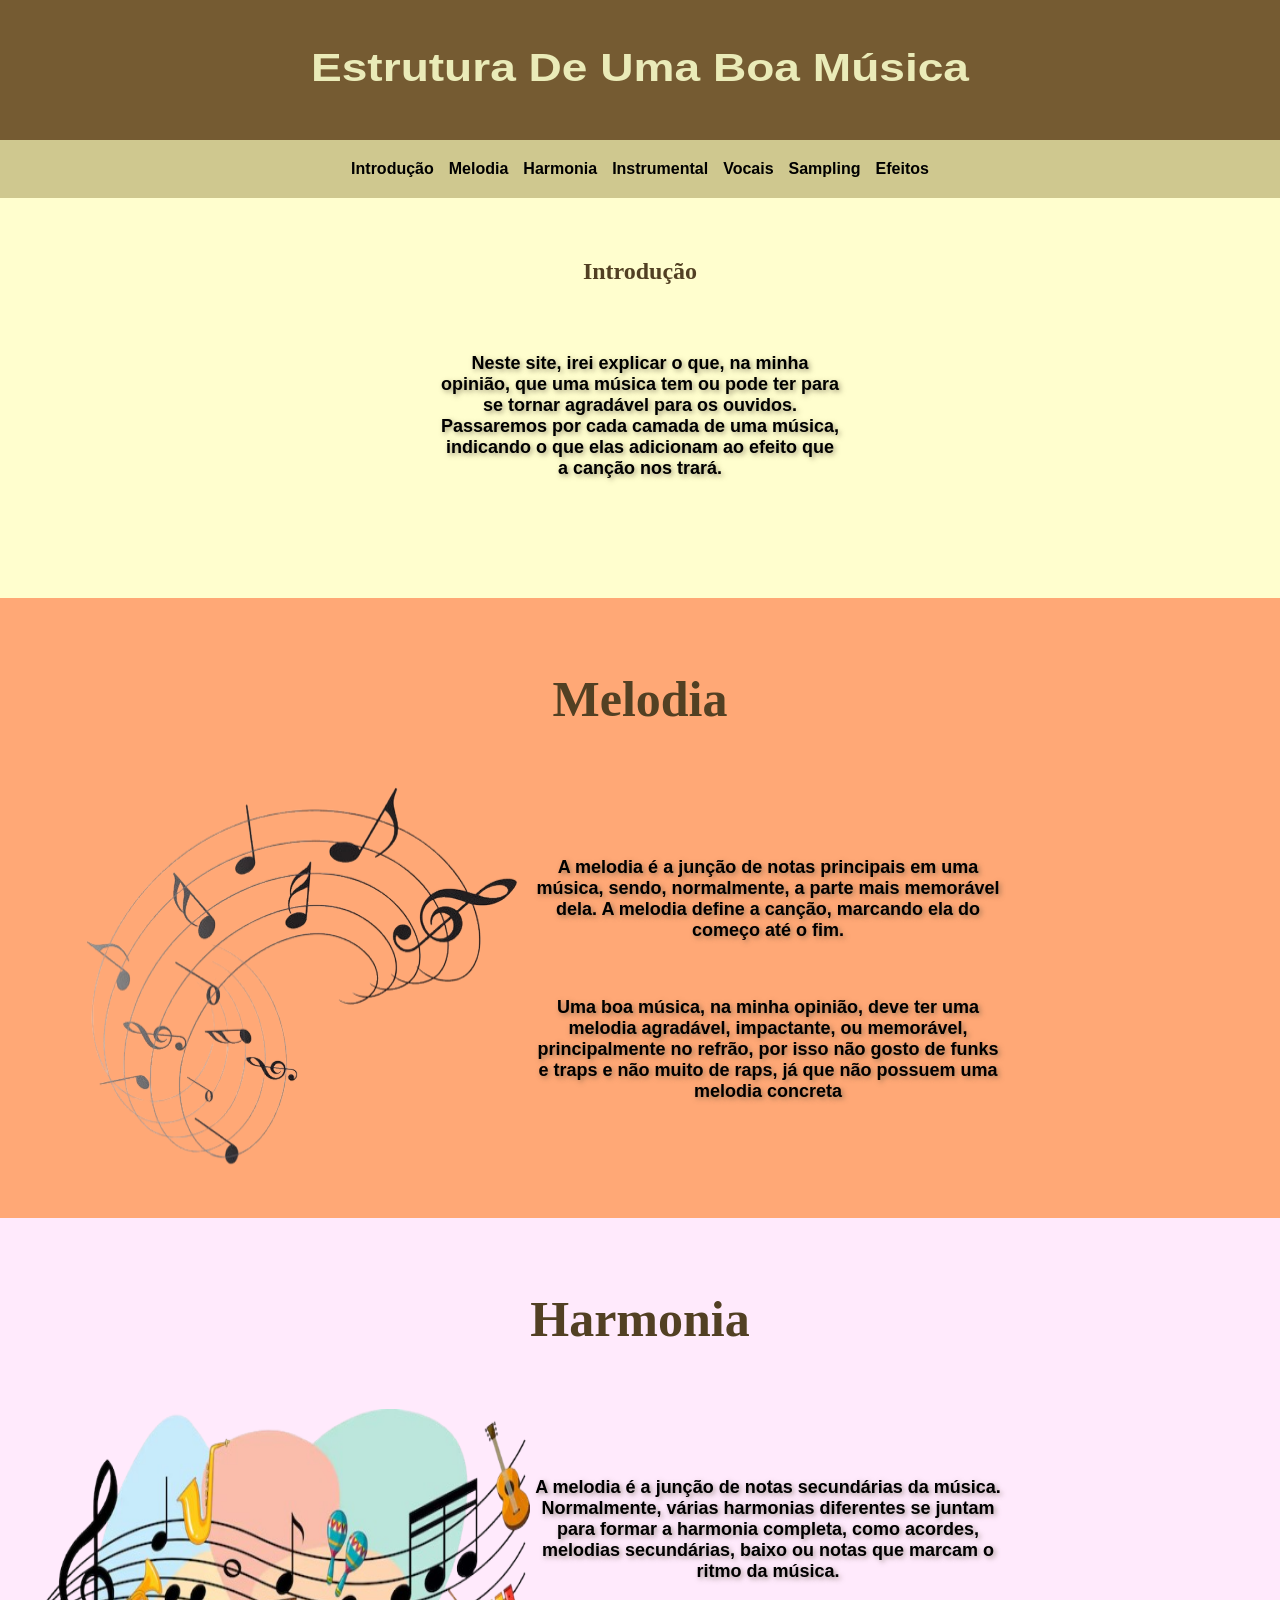
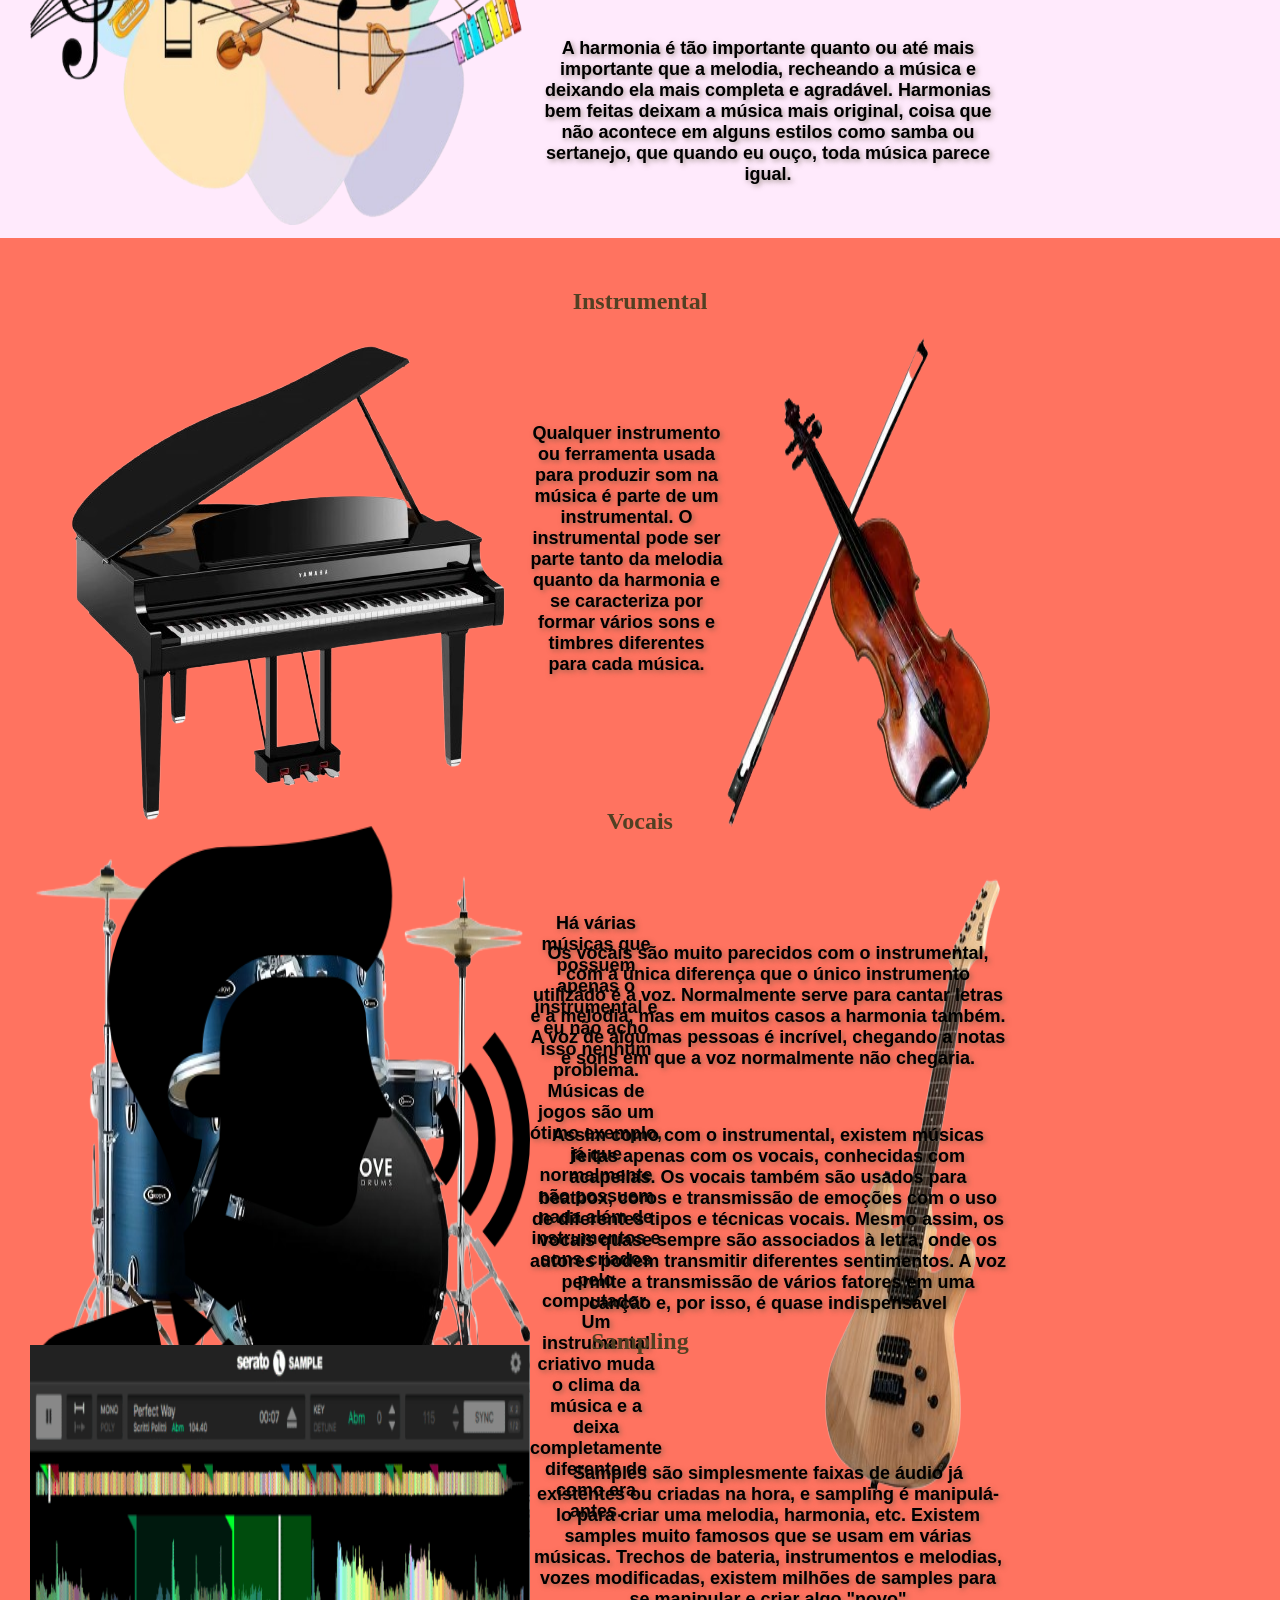
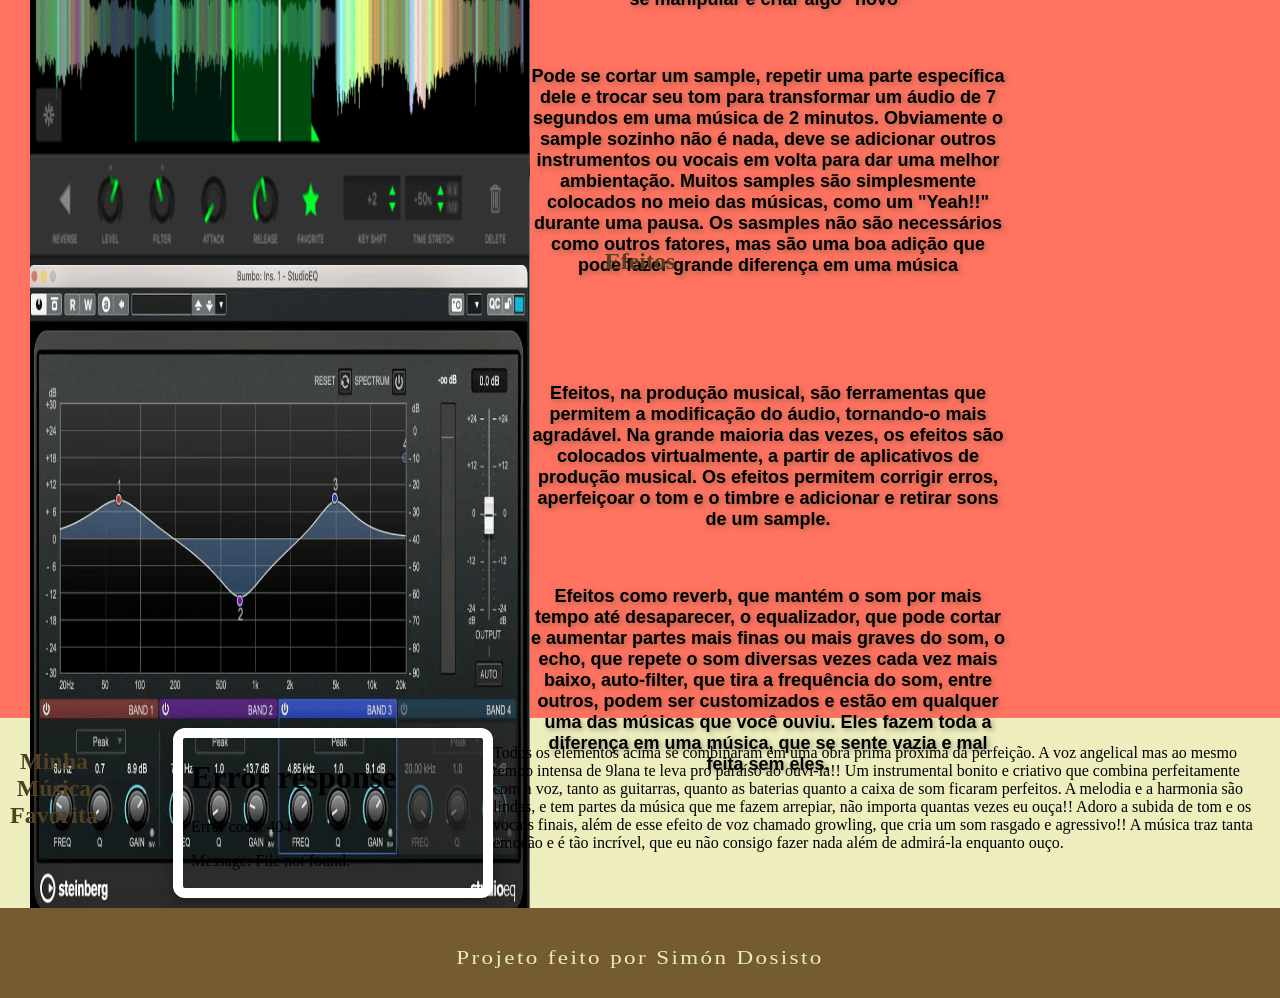
==== index.html @ 489c2ba4 "first commit" ====
<!DOCTYPE html>
<html lang="pt-BR">
<head>
<meta charset="UTF-8">
<meta name="viewport" content="width=device-width, initial-scale=1.0">
<title>Música</title>
<link rel="stylesheet" href="CSS/style.css">
</head>
<body>
    <header>
        <h1>Estrutura De Uma Boa Música</h1>
    </header>
    <nav>
        <a href="#intr">Introdução</a>
        <a href="#mel">Melodia</a>
        <a href="#har">Harmonia</a>
        <a href="#inst">Instrumental</a>
        <a href="#voc">Vocais</a>
        <a href="#sam">Sampling</a>
        <a href="#eff">Efeitos</a>
    </nav>
    <section id="intr" class="int">
        <h2>Introdução</h2>
        <p>Neste site, irei explicar o que, na minha opinião, que uma música tem ou pode ter para se tornar agradável para os ouvidos. Passaremos por cada camada de uma música, indicando o que elas adicionam ao efeito que a canção nos trará.</p>
    </section>
    <section id="mel" class="section">
        <h2>Melodia</h2>
        <div class="row">
        <img src="IMAGEM/melodia.png">
        <div class="column">
        <p>A melodia é a junção de notas principais em uma música, sendo, normalmente, a parte mais memorável dela. A melodia define a canção, marcando ela do começo até o fim.</p>
        <p>Uma boa música, na minha opinião, deve ter uma melodia agradável, impactante, ou memorável, principalmente no refrão, por isso não gosto de funks e traps e não muito de raps, já que não possuem uma melodia concreta</p>
    </div></div>
    </section>
    <section id="har" class="section">
        <h2>Harmonia</h2>
        <div class="row">
        <img src="IMAGEM/harmonia.png">
        <div class="column">
        <p>A melodia é a junção de notas secundárias da música. Normalmente, várias harmonias diferentes se juntam para formar a harmonia completa, como acordes, melodias secundárias, baixo ou notas que marcam o ritmo da música.</p>
        <p>A harmonia é tão importante quanto ou até mais importante que a melodia, recheando a música e deixando ela mais completa e agradável. Harmonias bem feitas deixam a música mais original, coisa que não acontece em alguns estilos como samba ou sertanejo, que quando eu ouço, toda música parece igual.</p>
        </div></div>
    </section>
    <section id="inst" class="section">
        <h2>Instrumental</h2>
        <div class="column">
        <div class="row">
        <img src="IMAGEM/piano.png">
        <p>Qualquer instrumento ou ferramenta usada para produzir som na música é parte de um instrumental. O instrumental pode ser parte tanto da melodia quanto da harmonia e se caracteriza por formar vários sons e timbres diferentes para cada música.</p>
        <img src="IMAGEM/Violino.png">
        </div>
        <div class="row">
        <img src="IMAGEM/bateria.png">
        <p>Há várias músicas que possuem apenas o instrumental e eu não acho isso nenhum problema. Músicas de jogos são um ótimo exemplo, já que normalmente não possuem nada além de instrumentos e sons criados pelo computador. Um instrumental criativo muda o clima da música e a deixa completamente diferente de como era antes.</p>
        <img src="IMAGEM/guitarra.png">
        </div>
    </div>
    </section>
    <section id="voc" class="section">
        <h2>Vocais</h2>
        <div class="row">
        <img src="IMAGEM/voz.png">
        <div class="column">
        <p>Os vocais são muito parecidos com o instrumental, com a única diferença que o único instrumento utilizado é a voz. Normalmente serve para cantar letras e a melodia, mas em muitos casos a harmonia também. A voz de algumas pessoas é incrível, chegando a notas e sons em que a voz normalmente não chegaria.</p>
        <p>Assim como com o instrumental, existem músicas feitas apenas com os vocais, conhecidas com acapellas. Os vocais também são usados para beatbox, coros e transmissão de emoções com o uso de diferentes tipos e técnicas vocais. Mesmo assim, os vocais quase sempre são associados à letra, onde os autores podem transmitir diferentes sentimentos. A voz permite a transmissão de vários fatores em uma canção e, por isso, é quase indispensável</p>
        </div></div>
    </section>
    <section id="sam" class="section">
        <h2>Sampling</h2>
        <div class="row">
        <img src="IMAGEM/sampling.png">
        <div class="column">
        <p>Samples são simplesmente faixas de áudio já existentes ou criadas na hora, e sampling é manipulá-lo para criar uma melodia, harmonia, etc. Existem samples muito famosos que se usam em várias músicas. Trechos de bateria, instrumentos e melodias, vozes modificadas, existem milhões de samples para se manipular e criar algo "novo"</p>
        <p>Pode se cortar um sample, repetir uma parte específica dele e trocar seu tom para transformar um áudio de 7 segundos em uma música de 2 minutos. Obviamente o sample sozinho não é nada, deve se adicionar outros instrumentos ou vocais em volta para dar uma melhor ambientação. Muitos samples são simplesmente colocados no meio das músicas, como um "Yeah!!" durante uma pausa. Os sasmples não são necessários como outros fatores, mas são uma boa adição que pode fazer grande diferença em uma música</p>
    </div></div>
    </section>
    <section id="eff" class="section">
        <h2>Efeitos</h2>
        <div class="row">
        <img src="IMAGEM/efeitos.png">
        <div class="column">
        <p>Efeitos, na produção musical, são ferramentas que permitem a modificação do áudio, tornando-o mais agradável. Na grande maioria das vezes, os efeitos são colocados virtualmente, a partir de aplicativos de produção musical. Os efeitos permitem corrigir erros, aperfeiçoar o tom e o timbre e adicionar e retirar sons de um sample.</p>
        <p>Efeitos como reverb, que mantém o som por mais tempo até desaparecer, o equalizador, que pode cortar e aumentar partes mais finas ou mais graves do som, o echo, que repete o som diversas vezes cada vez mais baixo, auto-filter, que tira a frequência do som, entre outros, podem ser customizados e estão em qualquer uma das músicas que você ouviu. Eles fazem toda a diferença em uma música, que se sente vazia e mal feita sem eles.</p>
    </div></div>
    </section>
    <section id="MF" class="section">
        <h2>Minha Música Favorita</h2>
        <div class="contvid">
        <iframe src="IMAGEM/【MV】プロポーズ 9Lana cover - 9Lana (1080p).mp4"></iframe>
    </div>
        <p>Todos os elementos acima se combinaram em uma obra prima próxima da perfeição. A voz angelical mas ao mesmo tempo intensa de 9lana te leva pro paraíso ao ouví-la!! Um instrumental bonito e criativo que combina perfeitamente com a voz, tanto as guitarras, quanto as baterias quanto a caixa de som ficaram perfeitos. A melodia e a harmonia são lindas, e tem partes da música que me fazem arrepiar, não importa quantas vezes eu ouça!! Adoro a subida de tom e os vocais finais, além de esse efeito de voz chamado growling, que cria um som rasgado e agressivo!! A música traz tanta emoção e é tão incrível, que eu não consigo fazer nada além de admirá-la enquanto ouço.</p>
    </section>
<script>
</script>
<footer>

<p> Projeto feito por Simón Dosisto</p>
    
</footer>
</body>
</html>
---- CSS/style.css ----
html{
    scroll-behavior: smooth;
}

.row {
    display: flex;
    justify-content: space-between;
    padding: 20px;
}

.section img{
    display: block;
}

.section{
    display: flex;
    justify-content: space-between;
    padding: 10px;
}

.column{
    display: flex;
    flex-direction: column;
    margin-right: 20%;
    margin-top: 30px;
    padding-bottom: 10%;       
}

.row p {
    text-align: center;
    max-width: 600px;
    font-size:18px;
    font-weight:600;
    text-shadow: 2px 2px 5px rgba(92, 82, 62, 0.568);
    color:black;
    font-family: sans-serif;
}

body{
    margin:0;
    background-color: rgb(238, 237, 189);
}

header{
    background-color:rgb(117, 91, 50);
    color:rgb(234, 235, 184);
    font-family: Arial, Helvetica, sans-serif;
    font-size: larger;
    font-weight: lighter;
    transform: scaleX(1.2);
    height:100px;
    padding-top: 20px;
    padding-bottom: 20px;
    text-align: center;
}

nav a:hover{
    transform: scale(1.05);
    color: rgb(82, 64, 35);
}

nav{
    background-color:rgb(207, 200, 143);
    text-align: center;
    padding: 20px;
    gap: 15px;
    display: flex;
    justify-content: center;
    font-family:'Segoe UI', Tahoma, Geneva, Verdana, sans-serif;
    font-weight: bold;
}

nav a{
    transition: transform 0.3s ease;
    transition: color 0.3s ease;
    text-decoration: none;
    color:black;
}


h2{
    font-family: cursive;
    text-align: center;
    color: rgb(82, 64, 35);
}

#intr{
    display: flex;
    flex-direction: column;
    align-items: center;
    background-color:rgb(255, 254, 206);
    height: 400px;
}

#intr h2{
    padding-top: 40px;
}

#intr p{
    text-align: center;
    font-weight: bold;
    max-width: 400px;
    font-size:18px;
    font-weight:600;
    text-shadow: 2px 2px 5px rgba(92, 82, 62, 0.568);
    color:black;
    font-family: sans-serif;
    padding-top: 30px;
}

#mel{
    display: flex;
    flex-direction: column;
    background-color:rgb(255, 168, 118);
    height: 600px;
}

#mel h2{
    padding-top: 20px;
    font-size: 50px;
}

#mel img{
    width: 500px;
    height: auto;
    margin-top: -50px;
}

#mel p{
    text-align: center;
    font-weight: bold;
    max-width: 550px;
    font-size:18px;
    font-weight:600;
    text-shadow: 2px 2px 5px rgba(92, 82, 62, 0.568);
    color:black;
    font-family: sans-serif;
    padding-top: 20px;
}

#har{
    display: flex;
    flex-direction: column;
    background-color:rgb(255, 234, 252);
    height: 600px;
}

#har h2{
    padding-top: 20px;
    font-size: 50px;
}

#har img{
    width: 500px;
    height: auto;
    padding-bottom: 100px;
}

#har p{
    
    text-align: center;
    font-weight: bold;
    max-width: 600px;
    font-size:18px;
    font-weight:600;
    text-shadow: 2px 2px 5px rgba(92, 82, 62, 0.568);
    color:black;
    font-family: sans-serif;
    padding-top: 20px;
}
#inst{
    display: flex;
    flex-direction: column;
    background-color:rgb(255, 115, 96);
    height: 500px;
}

#inst h2{
    padding-top: 20px;
}

#inst img{
    width: 500px;
    height: auto;
    margin-top: -50px;
}

#inst p{
    text-align: center;
    font-weight: bold;
    max-width: 600px;
    font-size:18px;
    font-weight:600;
    text-shadow: 2px 2px 5px rgba(92, 82, 62, 0.568);
    color:black;
    font-family: sans-serif;
    padding-top: 20px;
}
#voc{
    display: flex;
    flex-direction: column;
    background-color:rgb(255, 115, 96);
    height: 500px;
}

#voc h2{
    padding-top: 20px;
}

#voc img{
    width: 500px;
    height: auto;
    margin-top: -50px;
}

#voc p{
    text-align: center;
    font-weight: bold;
    max-width: 600px;
    font-size:18px;
    font-weight:600;
    text-shadow: 2px 2px 5px rgba(92, 82, 62, 0.568);
    color:black;
    font-family: sans-serif;
    padding-top: 20px;
}
#sam{
    display: flex;
    flex-direction: column;
    background-color:rgb(255, 115, 96);
    height: 500px;
}

#sam h2{
    padding-top: 20px;
}

#sam img{
    width: 500px;
    height: auto;
    margin-top: -50px;
}

#sam p{
    text-align: center;
    font-weight: bold;
    max-width: 600px;
    font-size:18px;
    font-weight:600;
    text-shadow: 2px 2px 5px rgba(92, 82, 62, 0.568);
    color:black;
    font-family: sans-serif;
    padding-top: 20px;
}

#eff{
    display: flex;
    flex-direction: column;
    background-color:rgb(255, 115, 96);
    height: 500px;
}

#eff h2{
    padding-top: 20px;
}

#eff img{
    width: 500px;
    height: auto;
    margin-top: -50px;
}

#eff p{
    text-align: center;
    font-weight: bold;
    max-width: 600px;
    font-size:18px;
    font-weight:600;
    text-shadow: 2px 2px 5px rgba(92, 82, 62, 0.568);
    color:black;
    font-family: sans-serif;
    padding-top: 20px;
}

.contvid{
    box-shadow: 0 4px 15px rgba(0,0,0,0.3);
    border: 10px solid white;
    display: inline-block;
    transition: transform 0.3s ease;
    margin-left: 75px;
    width: fit-content;
    border-radius: 12px; 
}

iframe {
    display: block;
    border:none; 
}

.contvid:hover{
    transform:scale(1.04)
}

footer{
    background-color:rgb(117, 91, 50);
    color:rgb(234, 235, 184);
    text-align: center;
    font-size: larger;
    transform: scaleX(1.2);
    letter-spacing: 2px;
    height: 50px;
    padding-top: 20px;
    padding-bottom: 20px;
}
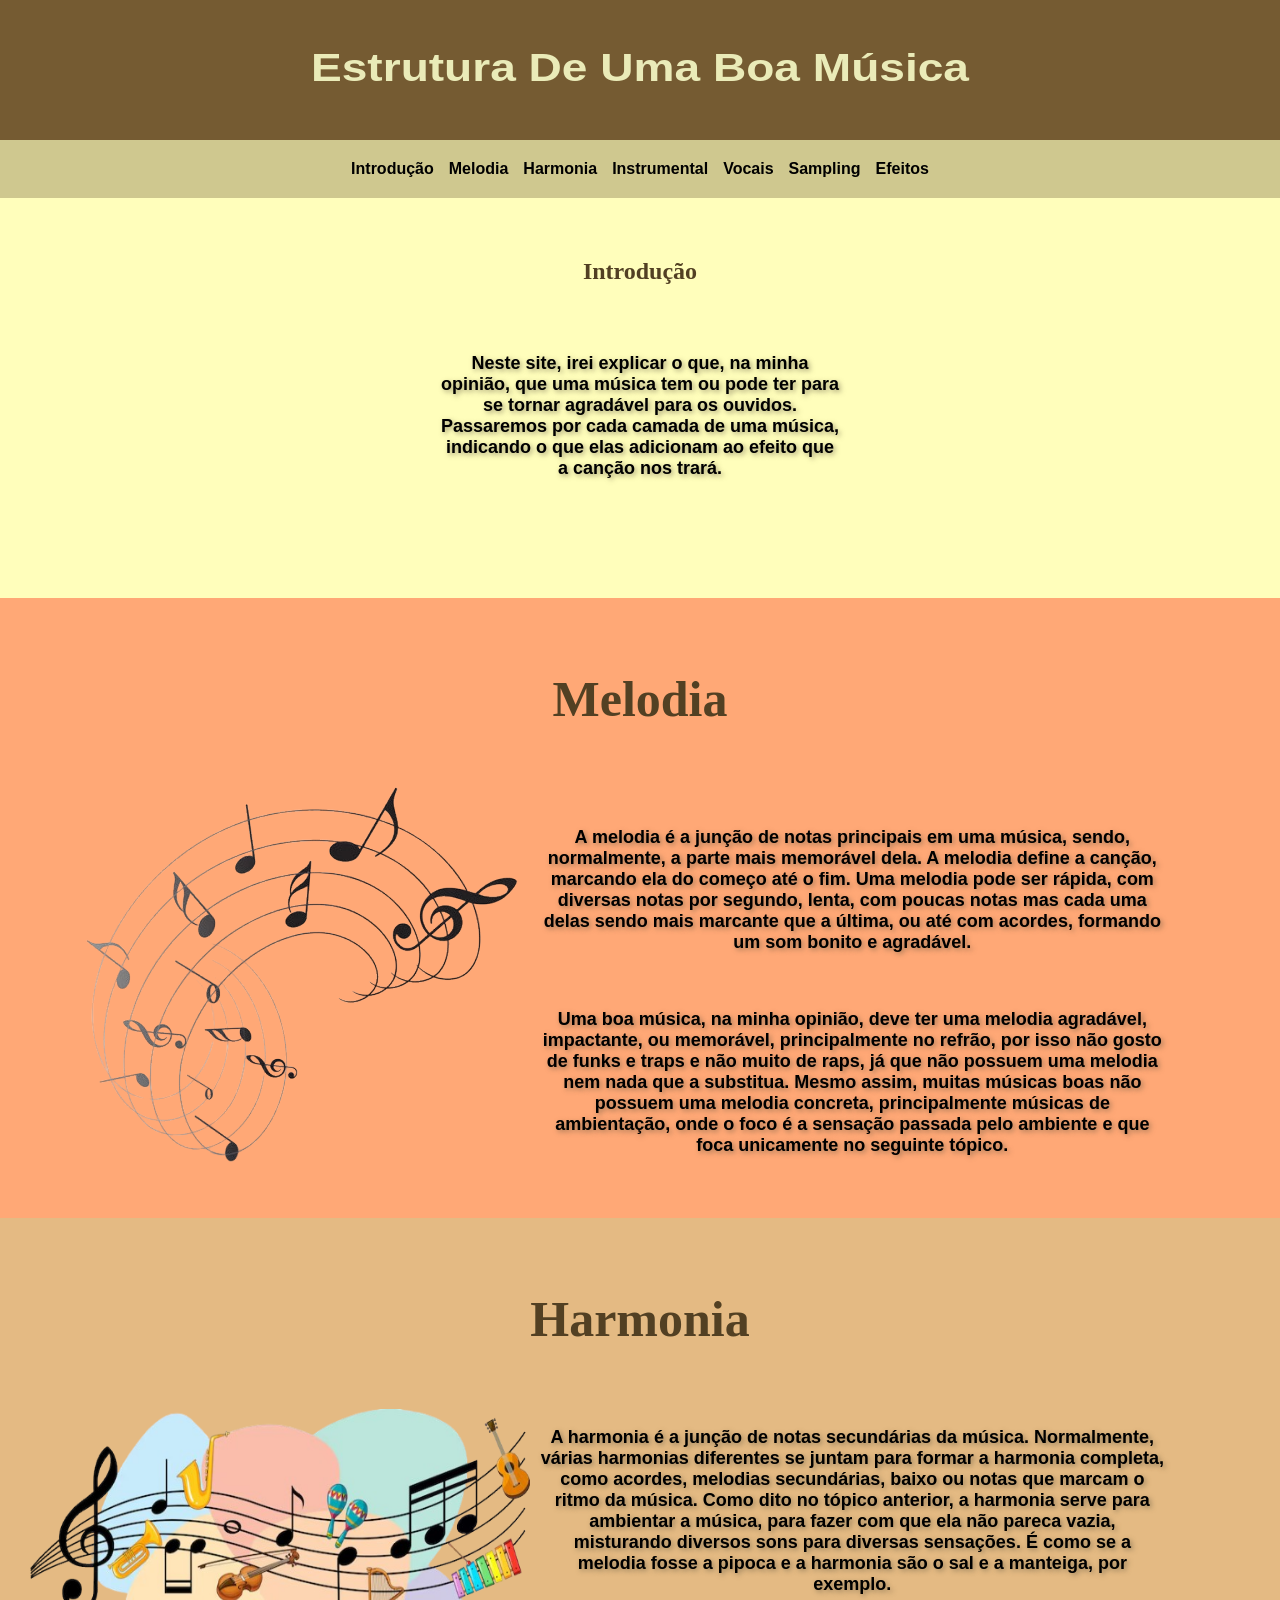
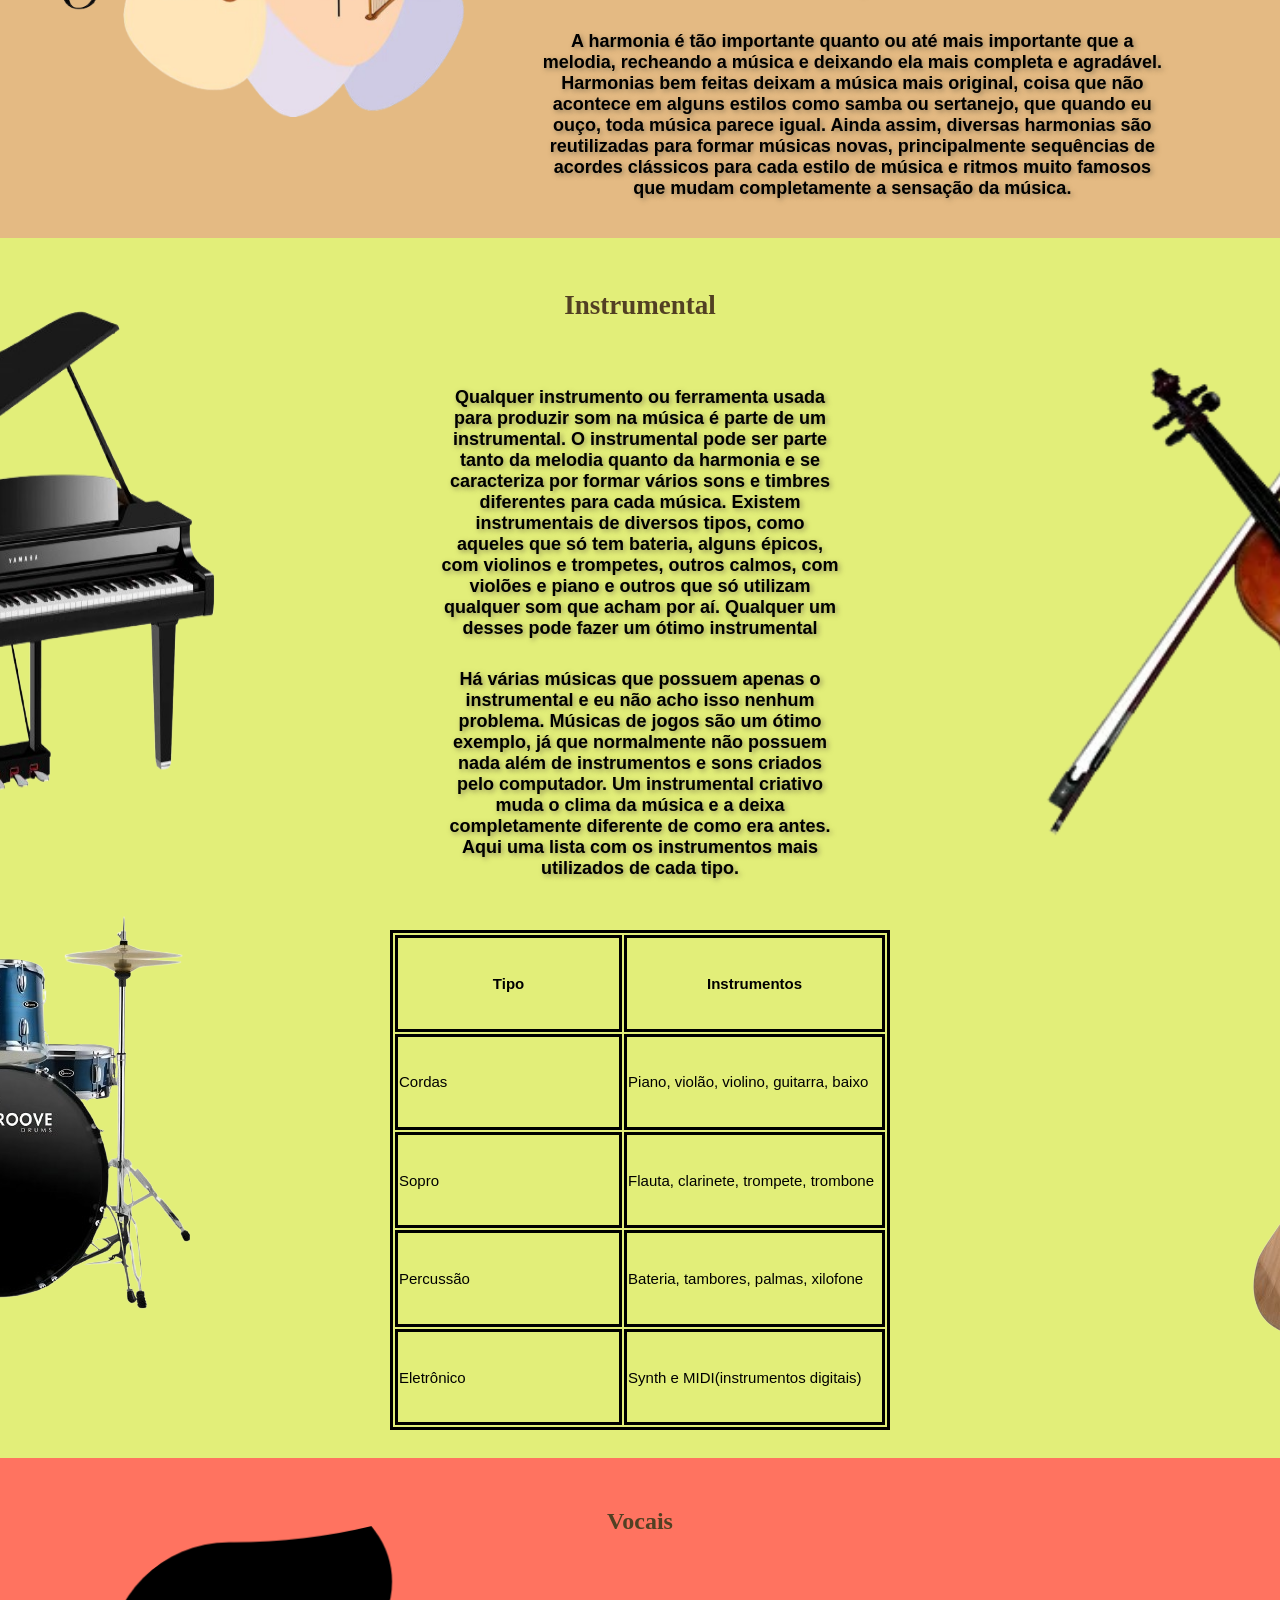
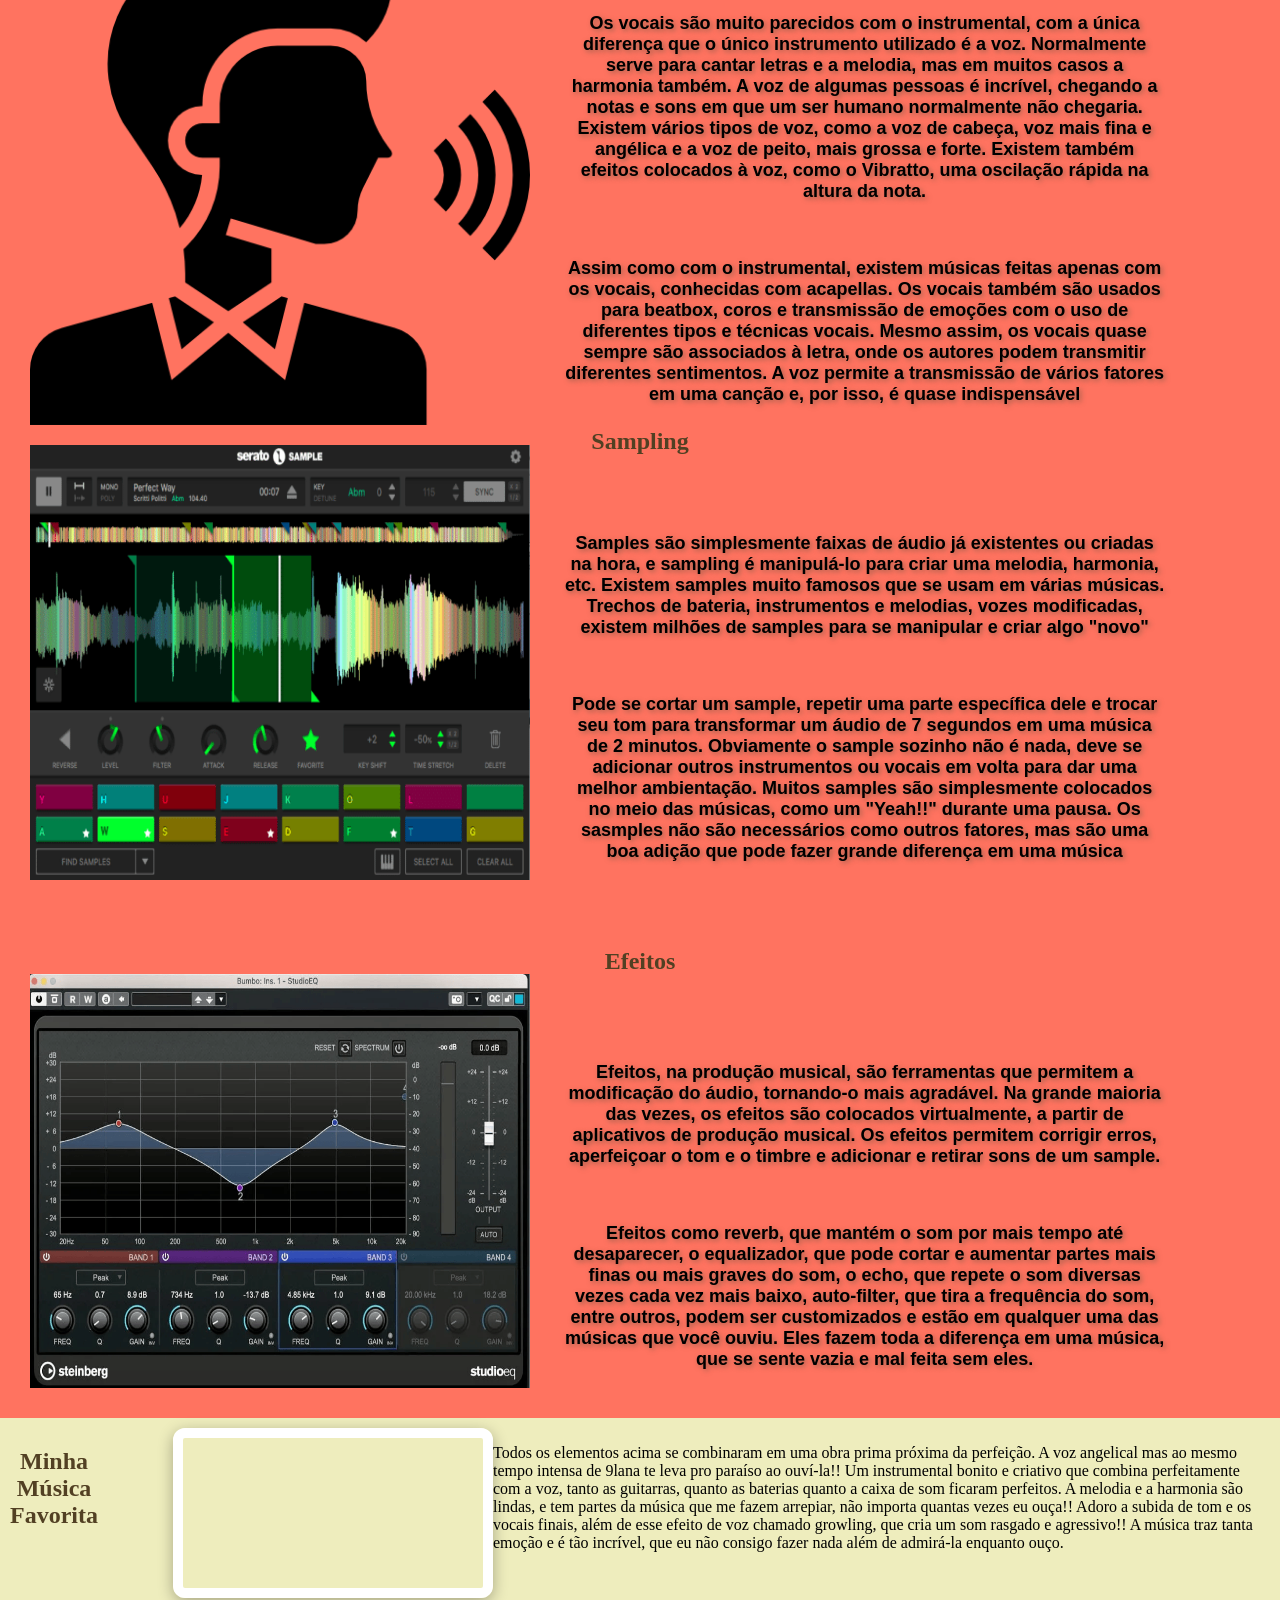
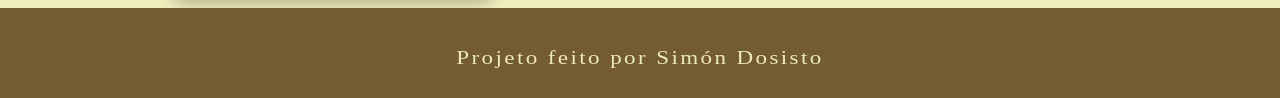
==== commit 35a86ced: "adiss" ====
--- a/index.html
+++ b/index.html
@@ -28,8 +28,9 @@
         <div class="row">
         <img src="IMAGEM/melodia.png">
         <div class="column">
-        <p>A melodia é a junção de notas principais em uma música, sendo, normalmente, a parte mais memorável dela. A melodia define a canção, marcando ela do começo até o fim.</p>
-        <p>Uma boa música, na minha opinião, deve ter uma melodia agradável, impactante, ou memorável, principalmente no refrão, por isso não gosto de funks e traps e não muito de raps, já que não possuem uma melodia concreta</p>
+        <p>A melodia é a junção de notas principais em uma música, sendo, normalmente, a parte mais memorável dela. A melodia define a canção, marcando ela do começo até o fim. Uma melodia pode ser rápida, com diversas notas por segundo, lenta, com poucas notas mas cada uma delas sendo mais marcante que a última, ou até com acordes, formando um som bonito e agradável.</p>
+        <p>Uma boa música, na minha opinião, deve ter uma melodia agradável, impactante, ou memorável, principalmente no refrão, por isso não gosto de funks e traps e não muito de raps, já que não possuem uma melodia nem nada que a substitua. Mesmo assim, muitas músicas boas não possuem uma melodia concreta, principalmente músicas de ambientação, onde o foco é a sensação passada pelo ambiente e que foca unicamente no seguinte tópico.</p>
+        </p>
     </div></div>
     </section>
     <section id="har" class="section">
@@ -37,22 +38,46 @@
         <div class="row">
         <img src="IMAGEM/harmonia.png">
         <div class="column">
-        <p>A melodia é a junção de notas secundárias da música. Normalmente, várias harmonias diferentes se juntam para formar a harmonia completa, como acordes, melodias secundárias, baixo ou notas que marcam o ritmo da música.</p>
-        <p>A harmonia é tão importante quanto ou até mais importante que a melodia, recheando a música e deixando ela mais completa e agradável. Harmonias bem feitas deixam a música mais original, coisa que não acontece em alguns estilos como samba ou sertanejo, que quando eu ouço, toda música parece igual.</p>
+        <p>A harmonia é a junção de notas secundárias da música. Normalmente, várias harmonias diferentes se juntam para formar a harmonia completa, como acordes, melodias secundárias, baixo ou notas que marcam o ritmo da música. Como dito no tópico anterior, a harmonia serve para ambientar a música, para fazer com que ela não pareca vazia, misturando diversos sons para diversas sensações. É como se a melodia fosse a pipoca e a harmonia são o sal e a manteiga, por exemplo.</p>
+        <p>A harmonia é tão importante quanto ou até mais importante que a melodia, recheando a música e deixando ela mais completa e agradável. Harmonias bem feitas deixam a música mais original, coisa que não acontece em alguns estilos como samba ou sertanejo, que quando eu ouço, toda música parece igual. Ainda assim, diversas harmonias são reutilizadas para formar músicas novas, principalmente sequências de acordes clássicos para cada estilo de música e ritmos muito famosos que mudam completamente a sensação da música.</p>
         </div></div>
     </section>
     <section id="inst" class="section">
         <h2>Instrumental</h2>
         <div class="column">
         <div class="row">
-        <img src="IMAGEM/piano.png">
-        <p>Qualquer instrumento ou ferramenta usada para produzir som na música é parte de um instrumental. O instrumental pode ser parte tanto da melodia quanto da harmonia e se caracteriza por formar vários sons e timbres diferentes para cada música.</p>
-        <img src="IMAGEM/Violino.png">
+        <img src="IMAGEM/piano.png" class="left">
+        <p>Qualquer instrumento ou ferramenta usada para produzir som na música é parte de um instrumental. O instrumental pode ser parte tanto da melodia quanto da harmonia e se caracteriza por formar vários sons e timbres diferentes para cada música. Existem instrumentais de diversos tipos, como aqueles que só tem bateria, alguns épicos, com violinos e trompetes, outros calmos, com violões e piano e outros que só utilizam qualquer som que acham por aí. Qualquer um desses pode fazer um ótimo instrumental</p>
+        <img src="IMAGEM/Violino.png" class="right">
         </div>
-        <div class="row">
-        <img src="IMAGEM/bateria.png">
-        <p>Há várias músicas que possuem apenas o instrumental e eu não acho isso nenhum problema. Músicas de jogos são um ótimo exemplo, já que normalmente não possuem nada além de instrumentos e sons criados pelo computador. Um instrumental criativo muda o clima da música e a deixa completamente diferente de como era antes.</p>
-        <img src="IMAGEM/guitarra.png">
+        <div class="middle">
+        <p>Há várias músicas que possuem apenas o instrumental e eu não acho isso nenhum problema. Músicas de jogos são um ótimo exemplo, já que normalmente não possuem nada além de instrumentos e sons criados pelo computador. Um instrumental criativo muda o clima da música e a deixa completamente diferente de como era antes. Aqui uma lista com os instrumentos mais utilizados de cada tipo.</p>
+        </div>
+        <div class="row" id="table">
+        <img src="IMAGEM/bateria.png" class="left">
+        <table>
+            <tr>
+                <th>Tipo</th>
+                <th>Instrumentos</th>
+            </tr>
+            <tr>
+                <td>Cordas</td>
+                <td>Piano, violão, violino, guitarra, baixo</td>
+            </tr>
+            <tr>
+                <td>Sopro</td>
+                <td>Flauta, clarinete, trompete, trombone</td>
+            </tr>
+            <tr>
+                <td>Percussão</td>
+                <td>Bateria, tambores, palmas, xilofone</td>
+            </tr>
+            <tr>
+                <td>Eletrônico</td>
+                <td>Synth e MIDI(instrumentos digitais)</td>
+            </tr>
+        </table>
+        <img src="IMAGEM/guitarra.png" class="right">
         </div>
     </div>
     </section>
@@ -61,7 +86,7 @@
         <div class="row">
         <img src="IMAGEM/voz.png">
         <div class="column">
-        <p>Os vocais são muito parecidos com o instrumental, com a única diferença que o único instrumento utilizado é a voz. Normalmente serve para cantar letras e a melodia, mas em muitos casos a harmonia também. A voz de algumas pessoas é incrível, chegando a notas e sons em que a voz normalmente não chegaria.</p>
+        <p>Os vocais são muito parecidos com o instrumental, com a única diferença que o único instrumento utilizado é a voz. Normalmente serve para cantar letras e a melodia, mas em muitos casos a harmonia também. A voz de algumas pessoas é incrível, chegando a notas e sons em que um ser humano normalmente não chegaria. Existem vários tipos de voz, como a voz de cabeça, voz mais fina e angélica e a voz de peito, mais grossa e forte. Existem também efeitos colocados à voz, como o Vibratto, uma oscilação rápida na altura da nota.</p>
         <p>Assim como com o instrumental, existem músicas feitas apenas com os vocais, conhecidas com acapellas. Os vocais também são usados para beatbox, coros e transmissão de emoções com o uso de diferentes tipos e técnicas vocais. Mesmo assim, os vocais quase sempre são associados à letra, onde os autores podem transmitir diferentes sentimentos. A voz permite a transmissão de vários fatores em uma canção e, por isso, é quase indispensável</p>
         </div></div>
     </section>
@@ -86,7 +111,7 @@
     <section id="MF" class="section">
         <h2>Minha Música Favorita</h2>
         <div class="contvid">
-        <iframe src="IMAGEM/【MV】プロポーズ 9Lana cover - 9Lana (1080p).mp4"></iframe>
+        <iframe src="https://www.youtube.com/watch?v=XPLkkdMFmco"></iframe>
     </div>
         <p>Todos os elementos acima se combinaram em uma obra prima próxima da perfeição. A voz angelical mas ao mesmo tempo intensa de 9lana te leva pro paraíso ao ouví-la!! Um instrumental bonito e criativo que combina perfeitamente com a voz, tanto as guitarras, quanto as baterias quanto a caixa de som ficaram perfeitos. A melodia e a harmonia são lindas, e tem partes da música que me fazem arrepiar, não importa quantas vezes eu ouça!! Adoro a subida de tom e os vocais finais, além de esse efeito de voz chamado growling, que cria um som rasgado e agressivo!! A música traz tanta emoção e é tão incrível, que eu não consigo fazer nada além de admirá-la enquanto ouço.</p>
     </section>
@@ -94,8 +119,9 @@
 </script>
 <footer>
 
+
 <p> Projeto feito por Simón Dosisto</p>
-    
+   
 </footer>
 </body>
-</html>+</html>
--- a/CSS/style.css
+++ b/CSS/style.css
@@ -2,29 +2,34 @@
     scroll-behavior: smooth;
 }
 
+
 .row {
     display: flex;
+    padding: 20px;
+    gap: 10px;
     justify-content: space-between;
-    padding: 20px;
-}
+}
+
 
 .section img{
     display: block;
 }
 
+
 .section{
     display: flex;
     justify-content: space-between;
     padding: 10px;
 }
 
+
 .column{
     display: flex;
     flex-direction: column;
-    margin-right: 20%;
-    margin-top: 30px;
-    padding-bottom: 10%;       
-}
+    margin-right: 7%;
+    margin-top: 0px;  
+}
+
 
 .row p {
     text-align: center;
@@ -35,11 +40,13 @@
     color:black;
     font-family: sans-serif;
 }
+
 
 body{
     margin:0;
     background-color: rgb(238, 237, 189);
 }
+
 
 header{
     background-color:rgb(117, 91, 50);
@@ -54,11 +61,13 @@
     text-align: center;
 }
 
+
 nav a:hover{
     transform: scale(1.05);
     color: rgb(82, 64, 35);
 }
 
+
 nav{
     background-color:rgb(207, 200, 143);
     text-align: center;
@@ -69,6 +78,7 @@
     font-family:'Segoe UI', Tahoma, Geneva, Verdana, sans-serif;
     font-weight: bold;
 }
+
 
 nav a{
     transition: transform 0.3s ease;
@@ -78,24 +88,30 @@
 }
 
 
+
+
 h2{
     font-family: cursive;
     text-align: center;
     color: rgb(82, 64, 35);
 }
 
+
 #intr{
     display: flex;
     flex-direction: column;
     align-items: center;
-    background-color:rgb(255, 254, 206);
+    justify-items: center;
+    background-color:rgb(255, 254, 187);
     height: 400px;
 }
+
 
 #intr h2{
     padding-top: 40px;
 }
 
+
 #intr p{
     text-align: center;
     font-weight: bold;
@@ -107,6 +123,7 @@
     font-family: sans-serif;
     padding-top: 30px;
 }
+
 
 #mel{
     display: flex;
@@ -115,77 +132,166 @@
     height: 600px;
 }
 
+
 #mel h2{
     padding-top: 20px;
     font-size: 50px;
 }
 
+
 #mel img{
     width: 500px;
     height: auto;
     margin-top: -50px;
 }
 
+
 #mel p{
     text-align: center;
     font-weight: bold;
-    max-width: 550px;
-    font-size:18px;
-    font-weight:600;
-    text-shadow: 2px 2px 5px rgba(92, 82, 62, 0.568);
-    color:black;
-    font-family: sans-serif;
-    padding-top: 20px;
-}
+    max-width: 700px;
+    font-size:18px;
+    font-weight:600;
+    text-shadow: 2px 2px 5px rgba(92, 82, 62, 0.568);
+    color:black;
+    font-family: sans-serif;
+    padding-top: 20px;
+}
+
 
 #har{
     display: flex;
     flex-direction: column;
-    background-color:rgb(255, 234, 252);
+    background-color:rgb(228, 186, 131);
     height: 600px;
 }
 
+
 #har h2{
     padding-top: 20px;
     font-size: 50px;
 }
 
+
 #har img{
     width: 500px;
     height: auto;
     padding-bottom: 100px;
 }
 
+
 #har p{
-    
-    text-align: center;
-    font-weight: bold;
-    max-width: 600px;
-    font-size:18px;
-    font-weight:600;
-    text-shadow: 2px 2px 5px rgba(92, 82, 62, 0.568);
-    color:black;
-    font-family: sans-serif;
-    padding-top: 20px;
+   
+    text-align: center;
+    font-weight: bold;
+    max-width: 800px;
+    font-size:18px;
+    font-weight:600;
+    text-shadow: 2px 2px 5px rgba(92, 82, 62, 0.568);
+    color:black;
+    font-family: sans-serif;
 }
 #inst{
+    display: flex;
+    flex-direction: column;
+    background-color:rgb(226, 238, 121);
+    height: 1200px;
+    align-items: center;
+}
+
+
+#inst h2{
+    padding-top: 20px;
+    font-size: 27px;
+}
+
+
+#inst img{
+    width: 500px;
+    height: auto;
+    transform: translateY(-50px)
+}
+
+
+#inst p{
+    text-align: center;
+    font-weight: bold;
+    max-width: 400px;
+    font-size:18px;
+    font-weight:600;
+    text-shadow: 2px 2px 5px rgba(92, 82, 62, 0.568);
+    color:black;
+    font-family: sans-serif;
+    padding-top: 20px;
+}
+
+
+#table{
+    transform: translateY(-240px);
+    transition: transform 0.3 ease;
+}
+
+
+#inst .row{
+    justify-content: center;
+    gap: 200px;
+    padding: 5px;
+}
+
+
+#inst .middle{
+    justify-content: center;
+    transform: translateY(-268px)
+}
+
+
+#inst .column{
+    align-items: center;
+    margin-right: 0;
+
+
+}
+
+
+table, th, td{
+    font-family:Verdana, Geneva, Tahoma, sans-serif;
+    width: 500px;
+    font-size:15px;
+    border: 3px solid black;
+}
+
+
+table{
+    transition: transform 0.3s ease;
+}
+
+
+table:hover{
+    transform: scale(1.05)
+}
+
+
+#voc{
     display: flex;
     flex-direction: column;
     background-color:rgb(255, 115, 96);
     height: 500px;
 }
 
-#inst h2{
-    padding-top: 20px;
-}
-
-#inst img{
+
+#voc h2{
+    padding-top: 20px;
+}
+
+
+#voc img{
     width: 500px;
     height: auto;
     margin-top: -50px;
 }
 
-#inst p{
+
+#voc p{
     text-align: center;
     font-weight: bold;
     max-width: 600px;
@@ -196,24 +302,27 @@
     font-family: sans-serif;
     padding-top: 20px;
 }
-#voc{
+#sam{
     display: flex;
     flex-direction: column;
     background-color:rgb(255, 115, 96);
     height: 500px;
 }
 
-#voc h2{
-    padding-top: 20px;
-}
-
-#voc img{
+
+#sam h2{
+    padding-top: 20px;
+}
+
+
+#sam img{
     width: 500px;
     height: auto;
     margin-top: -50px;
 }
 
-#voc p{
+
+#sam p{
     text-align: center;
     font-weight: bold;
     max-width: 600px;
@@ -224,24 +333,29 @@
     font-family: sans-serif;
     padding-top: 20px;
 }
-#sam{
+
+
+#eff{
     display: flex;
     flex-direction: column;
     background-color:rgb(255, 115, 96);
     height: 500px;
 }
 
-#sam h2{
-    padding-top: 20px;
-}
-
-#sam img{
+
+#eff h2{
+    padding-top: 20px;
+}
+
+
+#eff img{
     width: 500px;
     height: auto;
     margin-top: -50px;
 }
 
-#sam p{
+
+#eff p{
     text-align: center;
     font-weight: bold;
     max-width: 600px;
@@ -253,34 +367,6 @@
     padding-top: 20px;
 }
 
-#eff{
-    display: flex;
-    flex-direction: column;
-    background-color:rgb(255, 115, 96);
-    height: 500px;
-}
-
-#eff h2{
-    padding-top: 20px;
-}
-
-#eff img{
-    width: 500px;
-    height: auto;
-    margin-top: -50px;
-}
-
-#eff p{
-    text-align: center;
-    font-weight: bold;
-    max-width: 600px;
-    font-size:18px;
-    font-weight:600;
-    text-shadow: 2px 2px 5px rgba(92, 82, 62, 0.568);
-    color:black;
-    font-family: sans-serif;
-    padding-top: 20px;
-}
 
 .contvid{
     box-shadow: 0 4px 15px rgba(0,0,0,0.3);
@@ -289,17 +375,20 @@
     transition: transform 0.3s ease;
     margin-left: 75px;
     width: fit-content;
-    border-radius: 12px; 
-}
+    border-radius: 12px;
+}
+
 
 iframe {
     display: block;
-    border:none; 
-}
+    border:none;
+}
+
 
 .contvid:hover{
     transform:scale(1.04)
 }
+
 
 footer{
     background-color:rgb(117, 91, 50);
@@ -311,4 +400,4 @@
     height: 50px;
     padding-top: 20px;
     padding-bottom: 20px;
-}+}
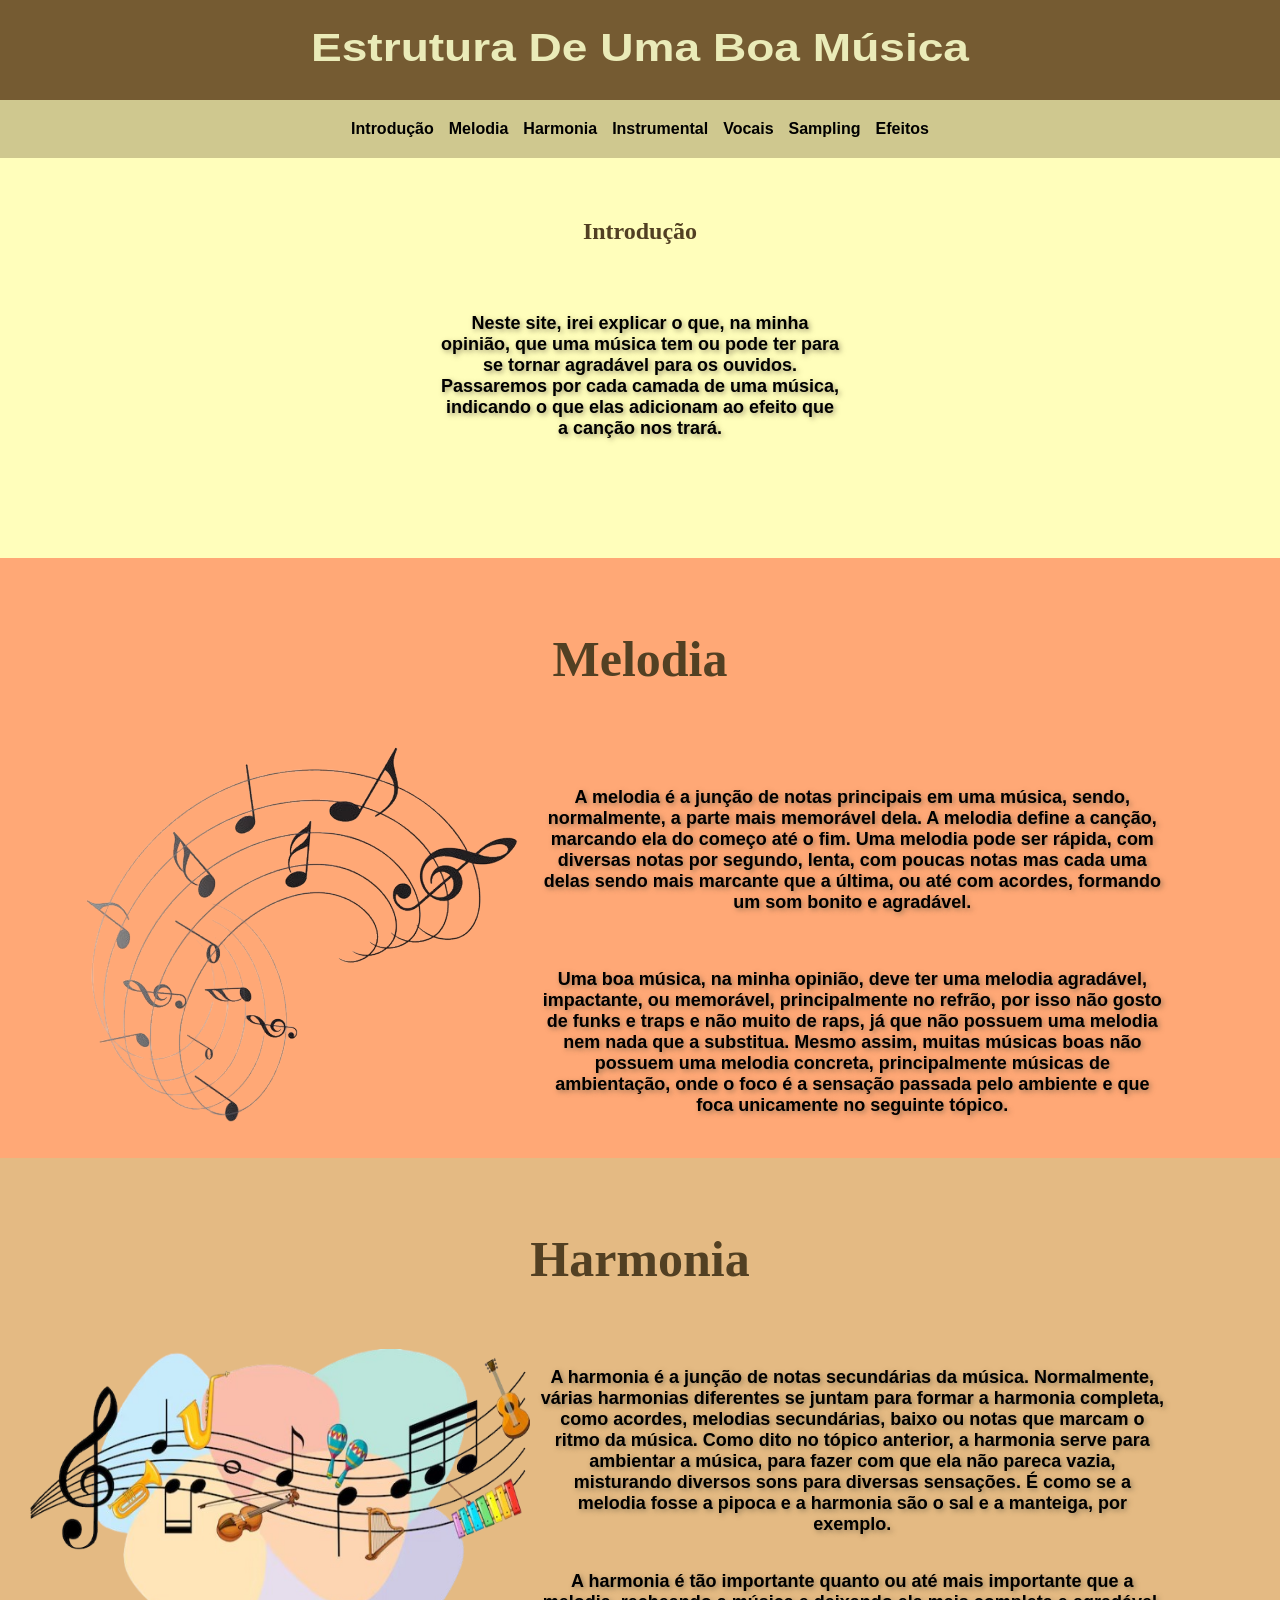
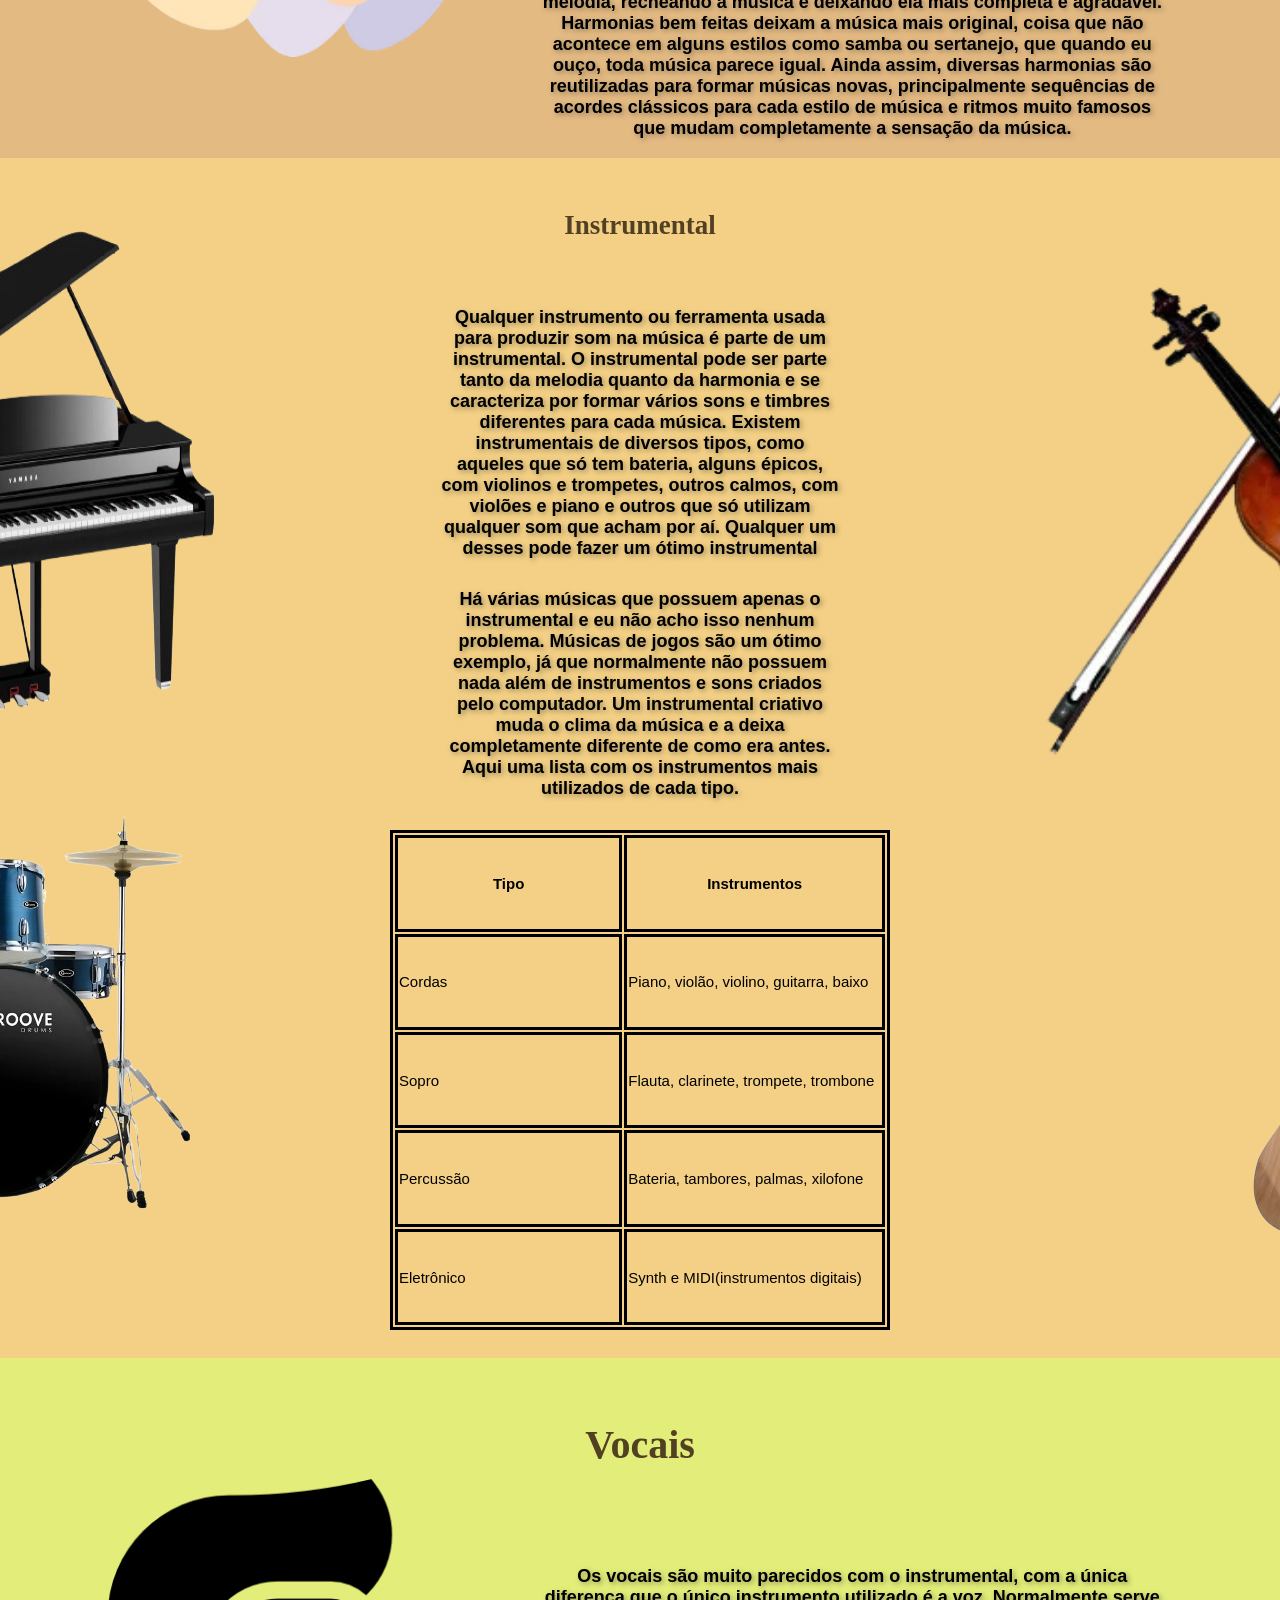
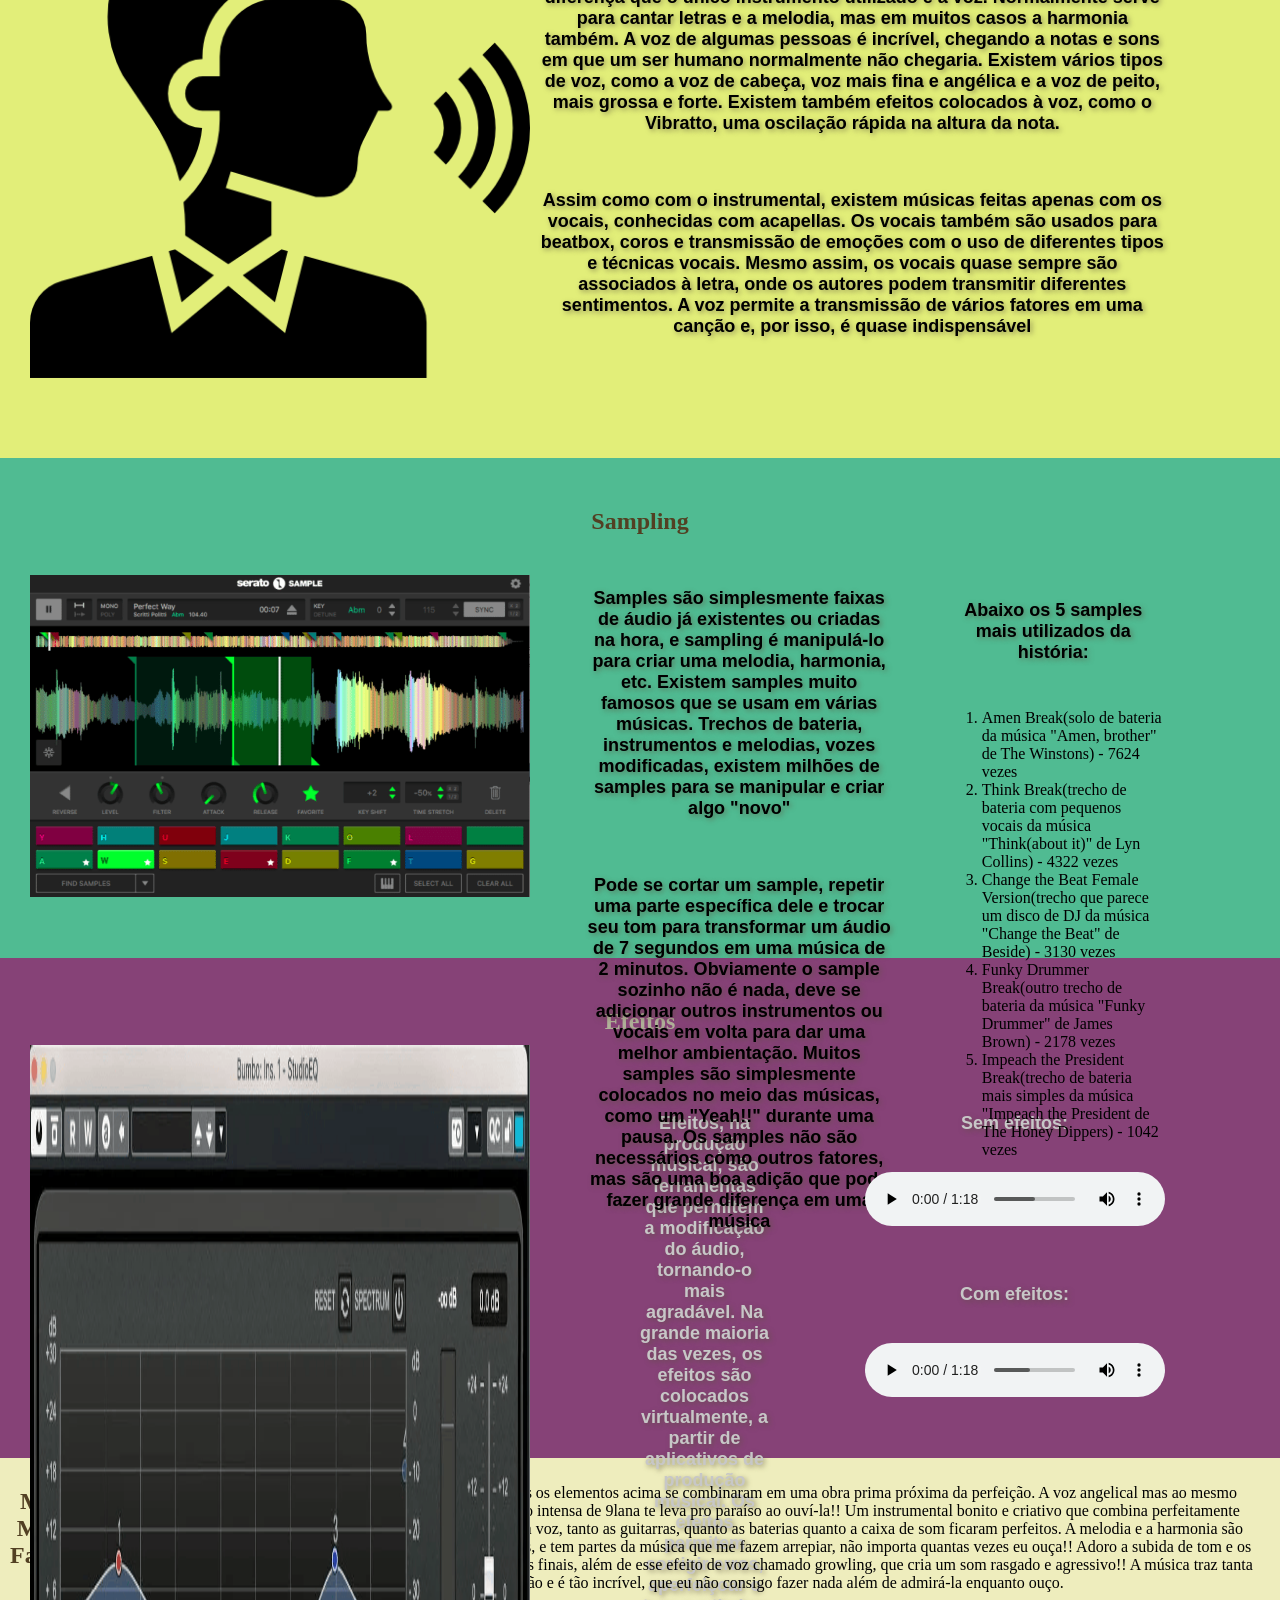
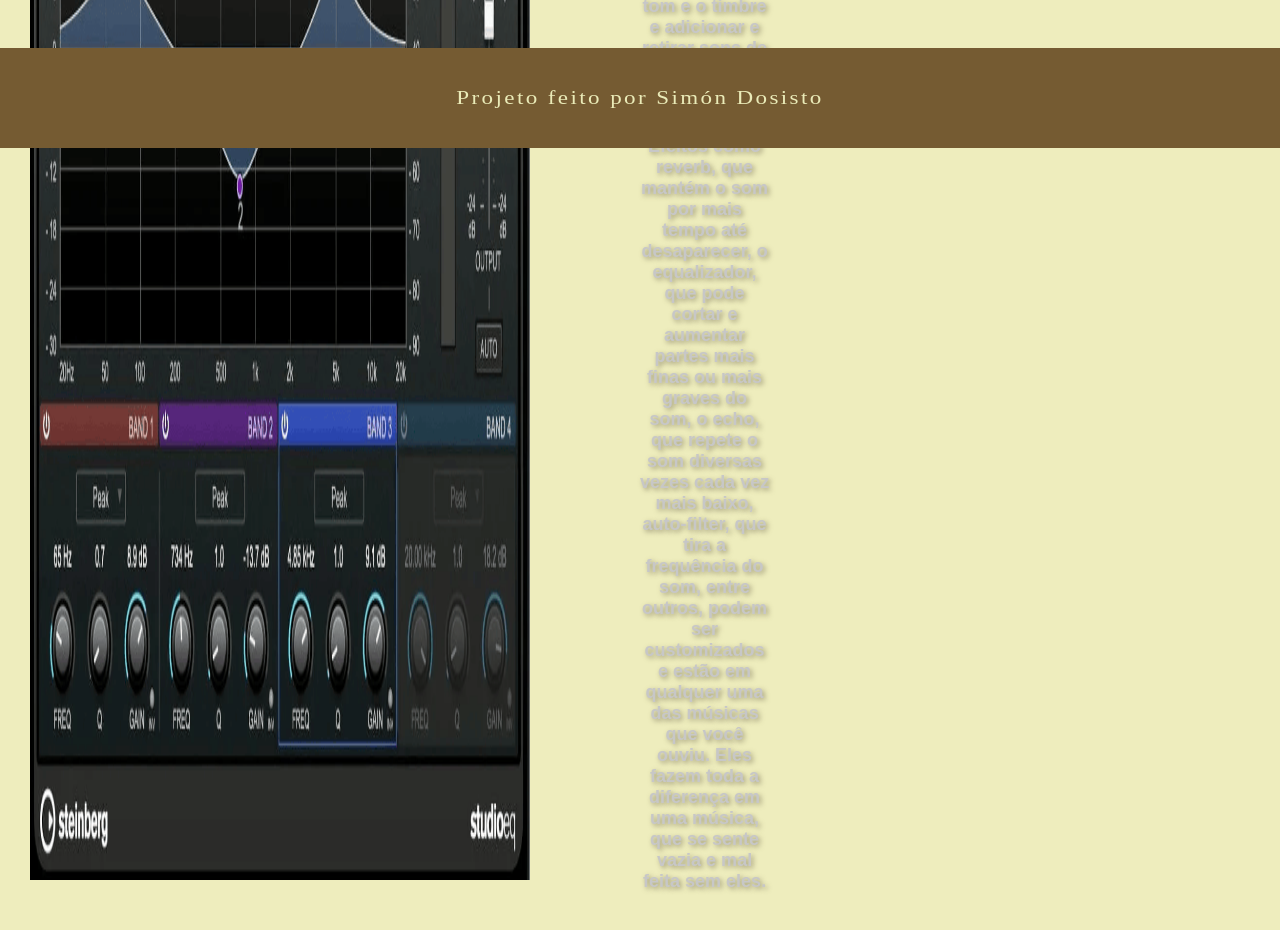
==== commit bdcdb983: "efeitos" ====
--- a/index.html
+++ b/index.html
@@ -6,7 +6,7 @@
 <title>Música</title>
 <link rel="stylesheet" href="CSS/style.css">
 </head>
-<body>
+<body>  
     <header>
         <h1>Estrutura De Uma Boa Música</h1>
     </header>
@@ -96,17 +96,35 @@
         <img src="IMAGEM/sampling.png">
         <div class="column">
         <p>Samples são simplesmente faixas de áudio já existentes ou criadas na hora, e sampling é manipulá-lo para criar uma melodia, harmonia, etc. Existem samples muito famosos que se usam em várias músicas. Trechos de bateria, instrumentos e melodias, vozes modificadas, existem milhões de samples para se manipular e criar algo "novo"</p>
-        <p>Pode se cortar um sample, repetir uma parte específica dele e trocar seu tom para transformar um áudio de 7 segundos em uma música de 2 minutos. Obviamente o sample sozinho não é nada, deve se adicionar outros instrumentos ou vocais em volta para dar uma melhor ambientação. Muitos samples são simplesmente colocados no meio das músicas, como um "Yeah!!" durante uma pausa. Os sasmples não são necessários como outros fatores, mas são uma boa adição que pode fazer grande diferença em uma música</p>
-    </div></div>
+        <p>Pode se cortar um sample, repetir uma parte específica dele e trocar seu tom para transformar um áudio de 7 segundos em uma música de 2 minutos. Obviamente o sample sozinho não é nada, deve se adicionar outros instrumentos ou vocais em volta para dar uma melhor ambientação. Muitos samples são simplesmente colocados no meio das músicas, como um "Yeah!!" durante uma pausa. Os samples não são necessários como outros fatores, mas são uma boa adição que pode fazer grande diferença em uma música</p>
+    </div>
+    <div class="column" id="ol">
+        <h5>Abaixo os 5 samples mais utilizados da história:</h5>
+        <ol>
+            <li> Amen Break(solo de bateria da música "Amen, brother" de The Winstons) - 7624 vezes</li>
+            <li> Think Break(trecho de bateria com pequenos vocais da música "Think(about it)" de Lyn Collins) - 4322 vezes </li>
+            <li> Change the Beat Female Version(trecho que parece um disco de DJ da música "Change the Beat" de Beside) - 3130 vezes</li>
+            <li> Funky Drummer Break(outro trecho de bateria da música "Funky Drummer" de James Brown) - 2178 vezes</li>
+            <li> Impeach the President Break(trecho de bateria mais simples da música "Impeach the President de The Honey Dippers) - 1042 vezes</li>
+        </ol>
+    </div>
+</div>
     </section>
     <section id="eff" class="section">
         <h2>Efeitos</h2>
         <div class="row">
         <img src="IMAGEM/efeitos.png">
         <div class="column">
-        <p>Efeitos, na produção musical, são ferramentas que permitem a modificação do áudio, tornando-o mais agradável. Na grande maioria das vezes, os efeitos são colocados virtualmente, a partir de aplicativos de produção musical. Os efeitos permitem corrigir erros, aperfeiçoar o tom e o timbre e adicionar e retirar sons de um sample.</p>
-        <p>Efeitos como reverb, que mantém o som por mais tempo até desaparecer, o equalizador, que pode cortar e aumentar partes mais finas ou mais graves do som, o echo, que repete o som diversas vezes cada vez mais baixo, auto-filter, que tira a frequência do som, entre outros, podem ser customizados e estão em qualquer uma das músicas que você ouviu. Eles fazem toda a diferença em uma música, que se sente vazia e mal feita sem eles.</p>
-    </div></div>
+        <p class="vai">Efeitos, na produção musical, são ferramentas que permitem a modificação do áudio, tornando-o mais agradável. Na grande maioria das vezes, os efeitos são colocados virtualmente, a partir de aplicativos de produção musical. Os efeitos permitem corrigir erros, aperfeiçoar o tom e o timbre e adicionar e retirar sons de um sample.</p>
+        <p class="vai">Efeitos como reverb, que mantém o som por mais tempo até desaparecer, o equalizador, que pode cortar e aumentar partes mais finas ou mais graves do som, o echo, que repete o som diversas vezes cada vez mais baixo, auto-filter, que tira a frequência do som, entre outros, podem ser customizados e estão em qualquer uma das músicas que você ouviu. Eles fazem toda a diferença em uma música, que se sente vazia e mal feita sem eles.</p>
+    </div>
+        <div class="column">
+        <p> Sem efeitos:</p>
+        <audio controls src="IMAGEM/eff.mp3"></audio>
+        <p> Com efeitos:</p>
+        <audio controls src="IMAGEM/eff2.mp3"></audio>
+    </div>
+</div>
     </section>
     <section id="MF" class="section">
         <h2>Minha Música Favorita</h2>
--- a/CSS/style.css
+++ b/CSS/style.css
@@ -1,7 +1,11 @@
+*{
+    box-sizing: border-box;
+}
+
+
 html{
     scroll-behavior: smooth;
 }
-
 
 .row {
     display: flex;
@@ -13,12 +17,16 @@
 
 .section img{
     display: block;
-}
-
+    transition: transform 0.3s ease
+}
+
+.section img:hover{
+    transform: scale(1.05);
+}
 
 .section{
-    display: flex;
-    justify-content: space-between;
+    display:flex;
+    justify-content:space-between;
     padding: 10px;
 }
 
@@ -61,6 +69,9 @@
     text-align: center;
 }
 
+h1{
+    transform:translateY(-20px)
+}
 
 nav a:hover{
     transform: scale(1.05);
@@ -194,7 +205,7 @@
 #inst{
     display: flex;
     flex-direction: column;
-    background-color:rgb(226, 238, 121);
+    background-color:rgb(243, 208, 133);
     height: 1200px;
     align-items: center;
 }
@@ -209,9 +220,13 @@
 #inst img{
     width: 500px;
     height: auto;
+    transition: transform 0.3s ease;
     transform: translateY(-50px)
 }
 
+#inst img:hover{
+    transform: scale(1.0)
+}
 
 #inst p{
     text-align: center;
@@ -227,8 +242,9 @@
 
 
 #table{
-    transform: translateY(-240px);
+    transform: translateY(-260px);
     transition: transform 0.3 ease;
+
 }
 
 
@@ -274,99 +290,134 @@
 #voc{
     display: flex;
     flex-direction: column;
-    background-color:rgb(255, 115, 96);
+    background-color:rgb(226, 238, 121);
+    height: 700px;
+}
+
+
+#voc h2{
+    padding-top: 20px;
+    font-size: 40px;
+}
+
+
+#voc img{
+    width: 500px;
+    height: auto;
+    transition: width 0.3s ease;
+    transform: translateY(-50px)
+}
+
+#voc img:hover{
+    width: 525px;
+}
+
+#voc p{
+    text-align: center;
+    font-weight: bold;
+    max-width: 650px;
+    font-size:18px;
+    font-weight:600;
+    text-shadow: 2px 2px 5px rgba(92, 82, 62, 0.568);
+    color:black;
+    font-family: sans-serif;
+    padding-top: 20px;
+}
+#sam{
+    display: flex;
+    flex-direction: column;
+    background-color:rgb(80, 187, 146);
     height: 500px;
 }
 
 
-#voc h2{
-    padding-top: 20px;
-}
-
-
-#voc img{
+#sam h2{
+    padding-top: 20px;
+}
+
+
+#sam img{
+    width: 500px;
+    height: 321.875px;
+}
+
+
+#sam p{
+    text-align: center;
+    font-weight: bold;
+    max-width: 1100px;
+    font-size:18px;
+    font-weight:600;
+    text-shadow: 2px 2px 5px rgba(92, 82, 62, 0.568);
+    color:black;
+    font-family: sans-serif;
+    padding-top: 20px;
+    padding-right: 0;
+    transform: translate(15%, -25px);
+}
+
+#ol{
+    transform: translateY(-25px);
+    max-width: 800px;
+}
+
+h5{
+    text-align: center;
+    font-weight: bold;
+    max-width: 1200px;
+    font-size:18px;
+    font-weight:600;
+    text-shadow: 2px 2px 5px rgba(92, 82, 62, 0.568);
+    color:black;
+    font-family: sans-serif;
+    padding-top: 20px;
+    padding-right: 0;
+}
+
+#sam ol{
+    max-width: 800px;
+}
+
+#eff{
+    display: flex;
+    flex-direction: column;
+    background-color:rgb(134, 66, 119);
+    height: 500px;
+}
+
+
+#eff h2{
+    padding-top: 20px;
+    color:rgb(177, 177, 154)
+}
+
+
+#eff img{
     width: 500px;
     height: auto;
-    margin-top: -50px;
-}
-
-
-#voc p{
+    transition: transform 0.3s ease;
+    transform: translateY(-30px) 
+}
+
+#eff img:hover{
+    transform: translateY(-30px) scale(1.05) 
+}
+
+#eff p{
     text-align: center;
     font-weight: bold;
     max-width: 600px;
     font-size:18px;
     font-weight:600;
     text-shadow: 2px 2px 5px rgba(92, 82, 62, 0.568);
-    color:black;
-    font-family: sans-serif;
-    padding-top: 20px;
-}
-#sam{
-    display: flex;
-    flex-direction: column;
-    background-color:rgb(255, 115, 96);
-    height: 500px;
-}
-
-
-#sam h2{
-    padding-top: 20px;
-}
-
-
-#sam img{
-    width: 500px;
-    height: auto;
-    margin-top: -50px;
-}
-
-
-#sam p{
-    text-align: center;
-    font-weight: bold;
-    max-width: 600px;
-    font-size:18px;
-    font-weight:600;
-    text-shadow: 2px 2px 5px rgba(92, 82, 62, 0.568);
-    color:black;
-    font-family: sans-serif;
-    padding-top: 20px;
-}
-
-
-#eff{
-    display: flex;
-    flex-direction: column;
-    background-color:rgb(255, 115, 96);
-    height: 500px;
-}
-
-
-#eff h2{
-    padding-top: 20px;
-}
-
-
-#eff img{
-    width: 500px;
-    height: auto;
-    margin-top: -50px;
-}
-
-
-#eff p{
-    text-align: center;
-    font-weight: bold;
-    max-width: 600px;
-    font-size:18px;
-    font-weight:600;
-    text-shadow: 2px 2px 5px rgba(92, 82, 62, 0.568);
-    color:black;
-    font-family: sans-serif;
-    padding-top: 20px;
-}
-
+    color:rgb(199, 199, 199);
+    font-family: sans-serif;
+    padding-top: 20px;
+}
+
+#eff .vai{
+    margin-left: 100px;
+}
 
 .contvid{
     box-shadow: 0 4px 15px rgba(0,0,0,0.3);
@@ -379,6 +430,26 @@
 }
 
 
+#eff .column audio{
+    display: block;
+}
+
+#eff .column audio + audio{
+    margin-top: 100px;
+}
+
+audio{
+    display: block;
+    position: static;
+    transform: none;
+    margin: 20px auto;
+    transition: transform 0.3s ease;
+}
+
+audio:hover{
+    transform: scale(1.05);
+}
+
 iframe {
     display: block;
     border:none;
@@ -397,7 +468,8 @@
     font-size: larger;
     transform: scaleX(1.2);
     letter-spacing: 2px;
-    height: 50px;
+    height: 100px;
     padding-top: 20px;
     padding-bottom: 20px;
-}
+     
+}
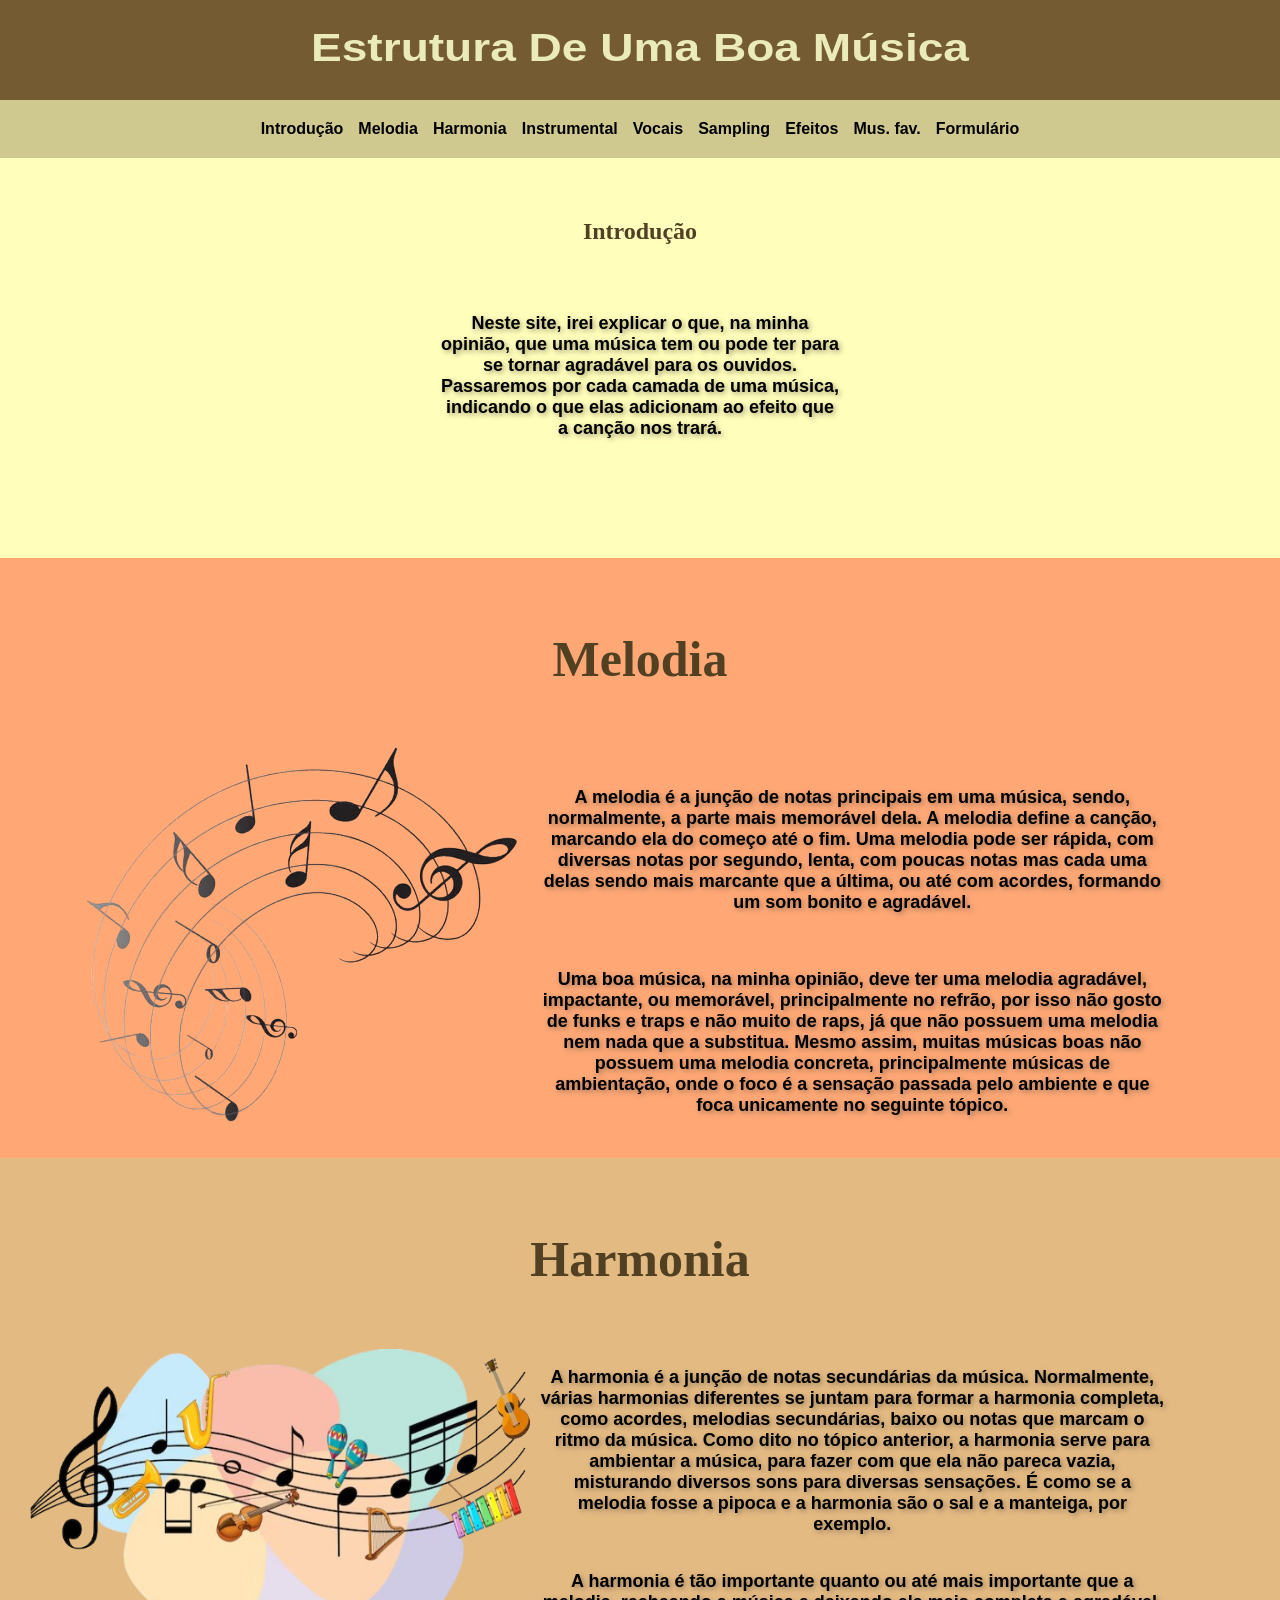
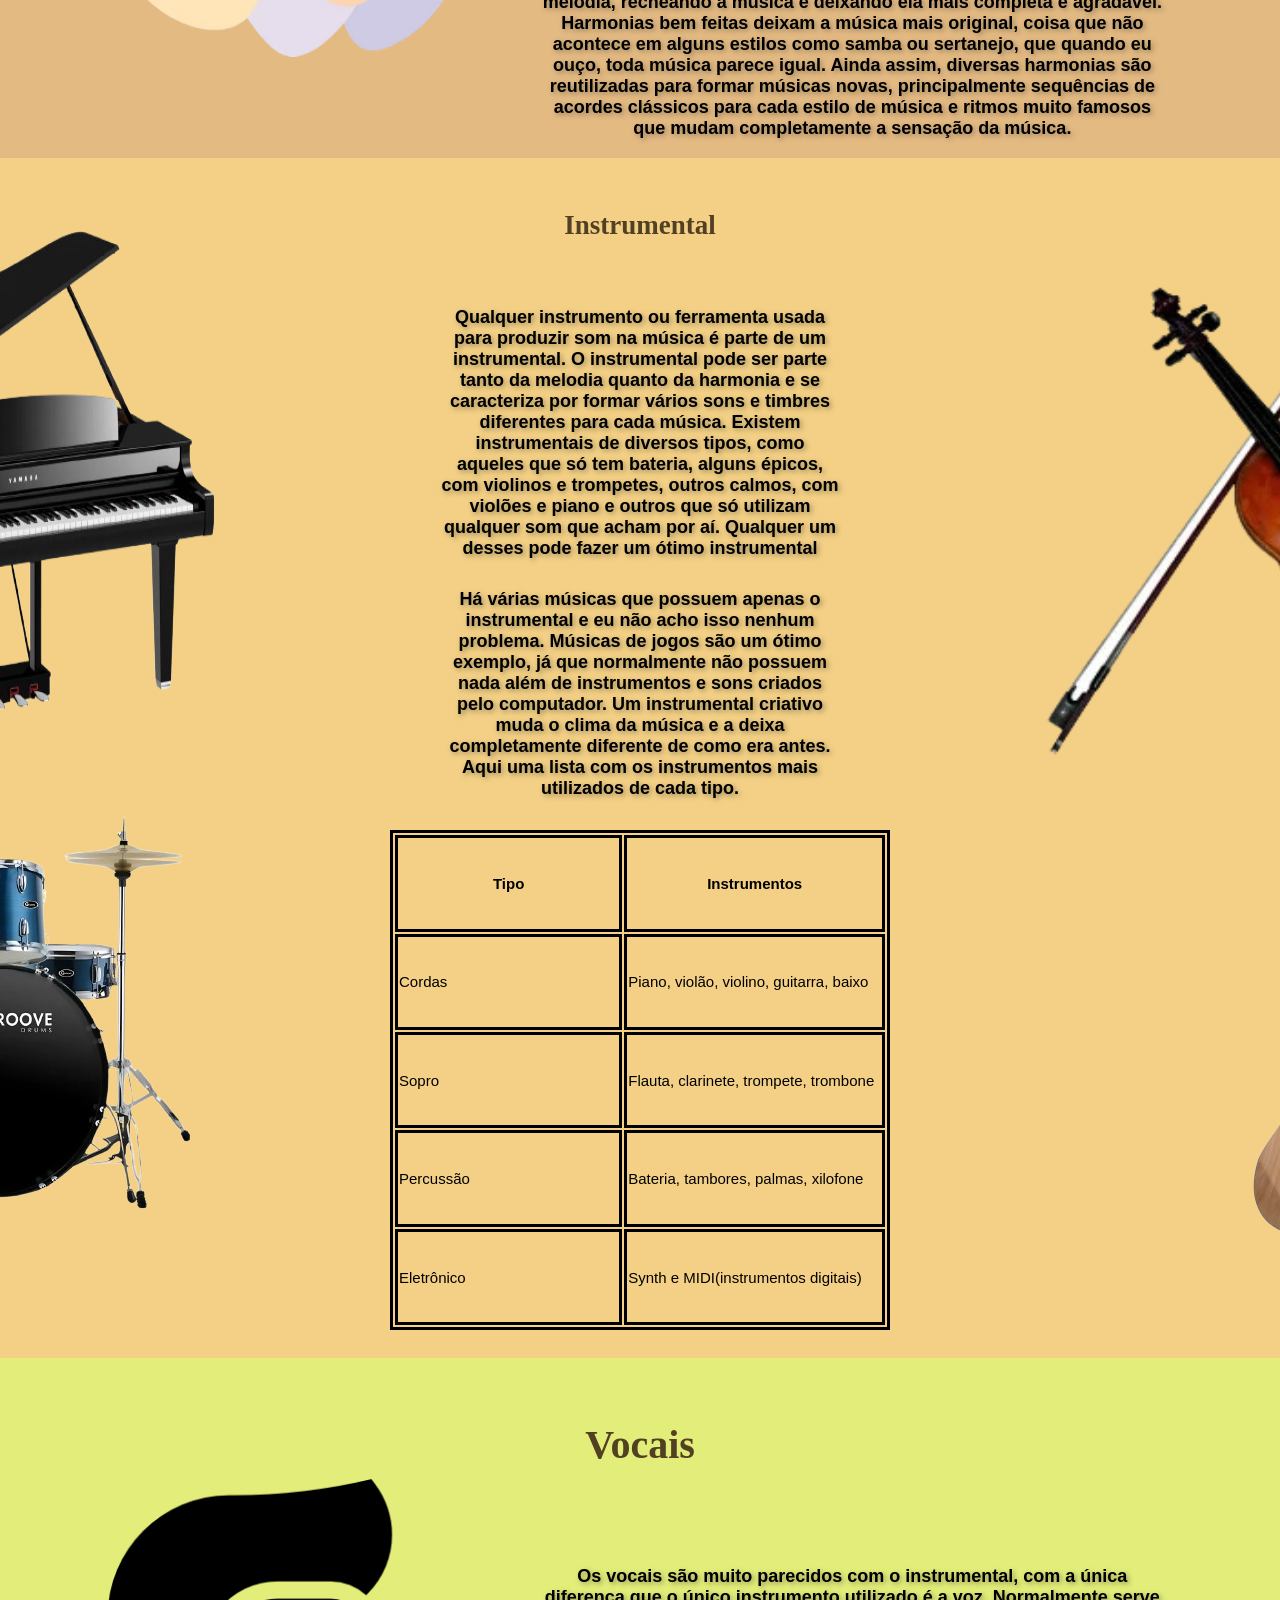
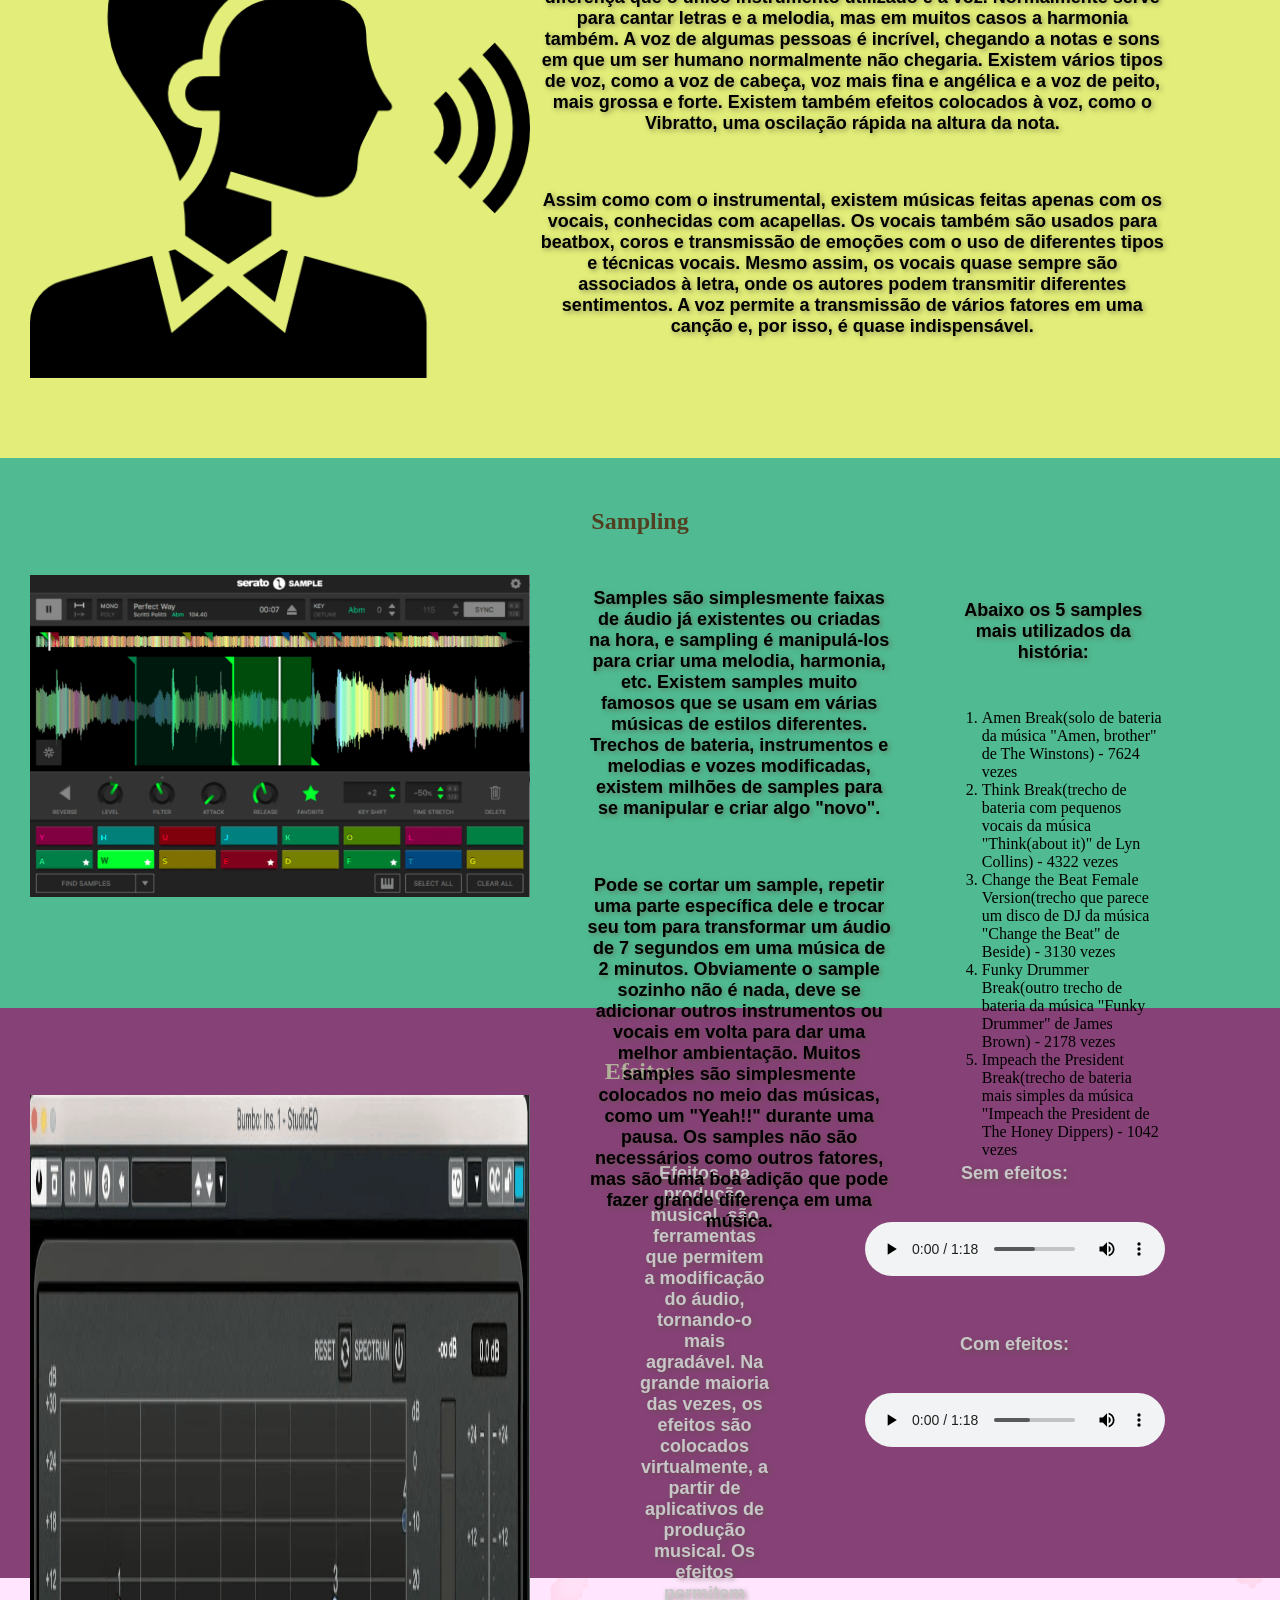
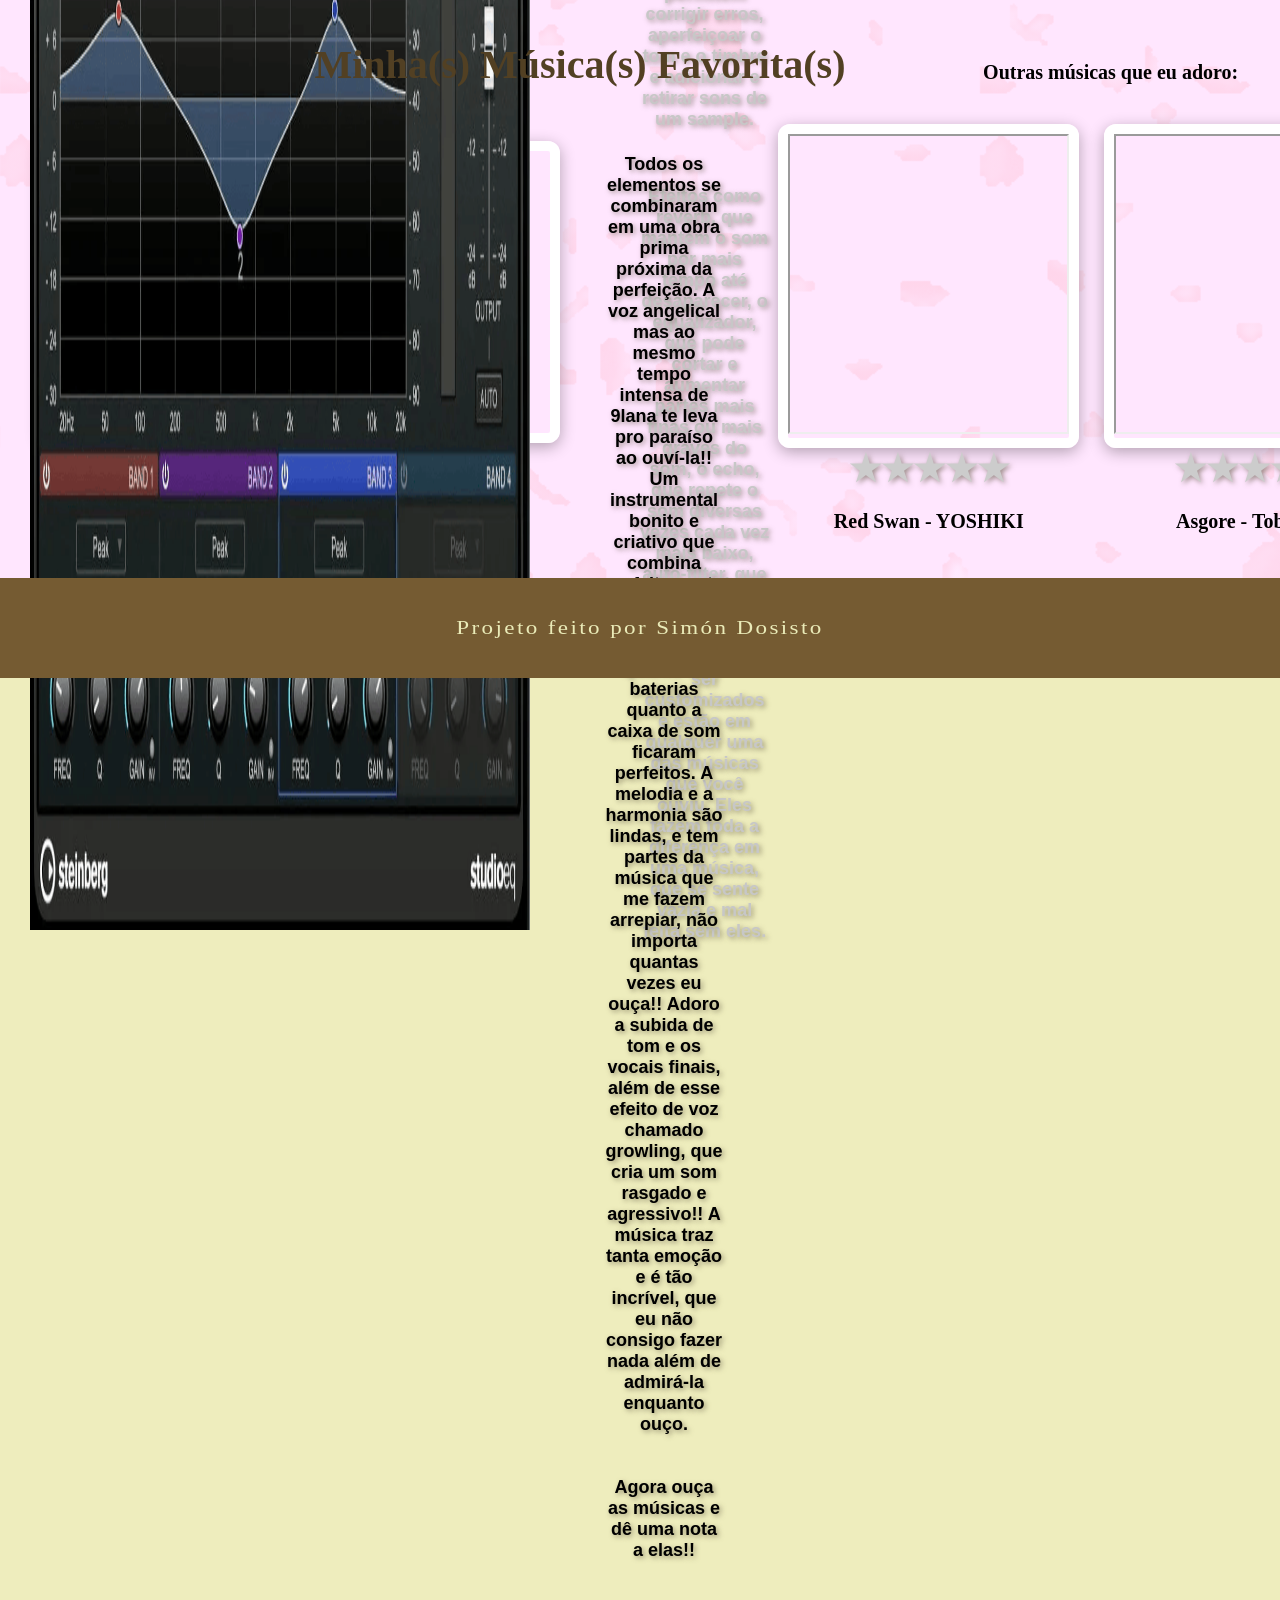
==== commit 5885eb51: "final" ====
--- a/index.html
+++ b/index.html
@@ -18,6 +18,8 @@
         <a href="#voc">Vocais</a>
         <a href="#sam">Sampling</a>
         <a href="#eff">Efeitos</a>
+        <a href="#MF">Mus. fav.</a>
+        <a href="form.html">Formulário</a>
     </nav>
     <section id="intr" class="int">
         <h2>Introdução</h2>
@@ -87,7 +89,7 @@
         <img src="IMAGEM/voz.png">
         <div class="column">
         <p>Os vocais são muito parecidos com o instrumental, com a única diferença que o único instrumento utilizado é a voz. Normalmente serve para cantar letras e a melodia, mas em muitos casos a harmonia também. A voz de algumas pessoas é incrível, chegando a notas e sons em que um ser humano normalmente não chegaria. Existem vários tipos de voz, como a voz de cabeça, voz mais fina e angélica e a voz de peito, mais grossa e forte. Existem também efeitos colocados à voz, como o Vibratto, uma oscilação rápida na altura da nota.</p>
-        <p>Assim como com o instrumental, existem músicas feitas apenas com os vocais, conhecidas com acapellas. Os vocais também são usados para beatbox, coros e transmissão de emoções com o uso de diferentes tipos e técnicas vocais. Mesmo assim, os vocais quase sempre são associados à letra, onde os autores podem transmitir diferentes sentimentos. A voz permite a transmissão de vários fatores em uma canção e, por isso, é quase indispensável</p>
+        <p>Assim como com o instrumental, existem músicas feitas apenas com os vocais, conhecidas com acapellas. Os vocais também são usados para beatbox, coros e transmissão de emoções com o uso de diferentes tipos e técnicas vocais. Mesmo assim, os vocais quase sempre são associados à letra, onde os autores podem transmitir diferentes sentimentos. A voz permite a transmissão de vários fatores em uma canção e, por isso, é quase indispensável.</p>
         </div></div>
     </section>
     <section id="sam" class="section">
@@ -95,8 +97,8 @@
         <div class="row">
         <img src="IMAGEM/sampling.png">
         <div class="column">
-        <p>Samples são simplesmente faixas de áudio já existentes ou criadas na hora, e sampling é manipulá-lo para criar uma melodia, harmonia, etc. Existem samples muito famosos que se usam em várias músicas. Trechos de bateria, instrumentos e melodias, vozes modificadas, existem milhões de samples para se manipular e criar algo "novo"</p>
-        <p>Pode se cortar um sample, repetir uma parte específica dele e trocar seu tom para transformar um áudio de 7 segundos em uma música de 2 minutos. Obviamente o sample sozinho não é nada, deve se adicionar outros instrumentos ou vocais em volta para dar uma melhor ambientação. Muitos samples são simplesmente colocados no meio das músicas, como um "Yeah!!" durante uma pausa. Os samples não são necessários como outros fatores, mas são uma boa adição que pode fazer grande diferença em uma música</p>
+        <p>Samples são simplesmente faixas de áudio já existentes ou criadas na hora, e sampling é manipulá-los para criar uma melodia, harmonia, etc. Existem samples muito famosos que se usam em várias músicas de estilos diferentes. Trechos de bateria, instrumentos e melodias e vozes modificadas, existem milhões de samples para se manipular e criar algo "novo".</p>
+        <p>Pode se cortar um sample, repetir uma parte específica dele e trocar seu tom para transformar um áudio de 7 segundos em uma música de 2 minutos. Obviamente o sample sozinho não é nada, deve se adicionar outros instrumentos ou vocais em volta para dar uma melhor ambientação. Muitos samples são simplesmente colocados no meio das músicas, como um "Yeah!!" durante uma pausa. Os samples não são necessários como outros fatores, mas são uma boa adição que pode fazer grande diferença em uma música.</p>
     </div>
     <div class="column" id="ol">
         <h5>Abaixo os 5 samples mais utilizados da história:</h5>
@@ -127,19 +129,56 @@
 </div>
     </section>
     <section id="MF" class="section">
-        <h2>Minha Música Favorita</h2>
+        <h2>Minha(s) Música(s) Favorita(s)</h2>
+        <div class="row">
+        <div class="column">
         <div class="contvid">
-        <iframe src="https://www.youtube.com/watch?v=XPLkkdMFmco"></iframe>
+        <iframe class="Mf" src="https://www.youtube.com/embed/XPLkkdMFmco" allowfullscreen></iframe></div>
+        <div class="star">
+            <input type="radio" id="s5" name="rat1" value="5" /><label for="s5">★</label>
+            <input type="radio" id="s4" name="rat1" value="4" /><label for="s4">★</label>
+            <input type="radio" id="s3" name="rat1" value="3" /><label for="s3">★</label>
+            <input type="radio" id="s2" name="rat1" value="2" /><label for="s2">★</label>
+            <input type="radio" id="s1" name="rat1" value="1" /><label for="s1">★</label>
+        </div>
+        <h3 class="slapqtaprolado">Propose - 9lana</h3>
     </div>
-        <p>Todos os elementos acima se combinaram em uma obra prima próxima da perfeição. A voz angelical mas ao mesmo tempo intensa de 9lana te leva pro paraíso ao ouví-la!! Um instrumental bonito e criativo que combina perfeitamente com a voz, tanto as guitarras, quanto as baterias quanto a caixa de som ficaram perfeitos. A melodia e a harmonia são lindas, e tem partes da música que me fazem arrepiar, não importa quantas vezes eu ouça!! Adoro a subida de tom e os vocais finais, além de esse efeito de voz chamado growling, que cria um som rasgado e agressivo!! A música traz tanta emoção e é tão incrível, que eu não consigo fazer nada além de admirá-la enquanto ouço.</p>
+        <p>Todos os elementos se combinaram em uma obra prima próxima da perfeição. A voz angelical mas ao mesmo tempo intensa de 9lana te leva pro paraíso ao ouví-la!! Um instrumental bonito e criativo que combina perfeitamente com a voz, tanto as guitarras, quanto as baterias quanto a caixa de som ficaram perfeitos. A melodia e a harmonia são lindas, e tem partes da música que me fazem arrepiar, não importa quantas vezes eu ouça!! Adoro a subida de tom e os vocais finais, além de esse efeito de voz chamado growling, que cria um som rasgado e agressivo!! A música traz tanta emoção e é tão incrível, que eu não consigo fazer nada além de admirá-la enquanto ouço.<br><br><br>Agora ouça as músicas e dê uma nota a elas!!</p>
+        <div class="column" id="nogap">
+        <h3 class="p0">Outras músicas que eu adoro:</h3>
+        <div class="row" id="gap">
+        <div class="column">
+        <div class="contvid2">
+        <iframe class="MsF" src="https://www.youtube.com/embed/r1XE8ON8fos" allowfullscreen></iframe></div>
+        <div class="star">
+            <input type="radio" id="s25" name="rat2" value="5" /><label for="s25">★</label>
+            <input type="radio" id="s24" name="rat2" value="4" /><label for="s24">★</label>
+            <input type="radio" id="s23" name="rat2" value="3" /><label for="s23">★</label>
+            <input type="radio" id="s22" name="rat2" value="2" /><label for="s22">★</label>
+            <input type="radio" id="s21" name="rat2" value="1" /><label for="s21">★</label>
+        </div>    
+        <h3>Red Swan - YOSHIKI</h3>
+        </div>
+        <div class="column">
+        <div class="contvid3">
+        <iframe class="MsF" src="https://www.youtube.com/embed/42kI2lT0x6U" allowfullscreen></iframe> </div>
+        <div class="star" id="star3">
+            <input type="radio" id="s35" name="rat3" value="5" /><label for="s35">★</label>
+            <input type="radio" id="s34" name="rat3" value="4" /><label for="s34">★</label>
+            <input type="radio" id="s33" name="rat3" value="3" /><label for="s33">★</label>
+            <input type="radio" id="s32" name="rat3" value="2" /><label for="s32">★</label>
+            <input type="radio" id="s31" name="rat3" value="1" /><label for="s31">★</label>
+        </div>
+        <h3 id="star3">Asgore - Toby Fox</h3>
+        </div>
+        </div>   
+        </div> 
+    </div>
     </section>
 <script>
 </script>
 <footer>
-
-
-<p> Projeto feito por Simón Dosisto</p>
-   
+<p> Projeto feito por Simón Dosisto</p>   
 </footer>
 </body>
 </html>
--- a/CSS/style.css
+++ b/CSS/style.css
@@ -327,7 +327,7 @@
     display: flex;
     flex-direction: column;
     background-color:rgb(80, 187, 146);
-    height: 500px;
+    height: 550px;
 }
 
 
@@ -382,7 +382,7 @@
     display: flex;
     flex-direction: column;
     background-color:rgb(134, 66, 119);
-    height: 500px;
+    height: 570px;
 }
 
 
@@ -417,6 +417,54 @@
 
 #eff .vai{
     margin-left: 100px;
+}
+
+
+#MF{
+    display: flex;
+    flex-direction: column;
+    background-color:rgb(255, 230, 254);
+    height: 600px;
+    background-image: linear-gradient(rgba(255, 230, 254, 0.85), rgba(255, 230, 254, 0.85)), url("../IMAGEM/cherry.gif");
+    background-size: contain;
+}
+
+.contvid2:hover{
+    transform: scale(1.04);
+}
+
+#MF h2{
+    padding-top: 20px;
+    font-size: 40px;
+    transform: translateX(-60px);
+}
+
+#MF h3{
+    font-size: 20px;
+}
+
+#MF img{
+    width: 500px;
+    height: auto;
+    transition: width 0.3s ease;
+    transform: translateY(-50px)
+}
+
+#MF img:hover{
+    width: 525px;
+}
+
+#MF p{
+    text-align: center;
+    font-weight: bold;
+    max-width: 500px;
+    font-size:18px;
+    font-weight:600;
+    text-shadow: 2px 2px 5px rgba(92, 82, 62, 0.568);
+    color:black;
+    font-family: sans-serif;
+    padding-top: 20px;
+    transform: translateX(20px) translateY(-25px);
 }
 
 .contvid{
@@ -424,11 +472,33 @@
     border: 10px solid white;
     display: inline-block;
     transition: transform 0.3s ease;
-    margin-left: 75px;
+    margin-left: 10px;
     width: fit-content;
     border-radius: 12px;
 }
 
+.contvid2{
+    box-shadow: 0 4px 15px rgba(0,0,0,0.3);
+    border: 10px solid white;
+    display: inline-block;
+    transition: transform 0.3s ease;
+    width: fit-content;
+    border-radius: 12px;
+}
+
+.contvid3:hover{
+    transform: scale(1.04);
+}
+
+.contvid3{
+    box-shadow: 0 4px 15px rgba(0,0,0,0.3);
+    border: 10px solid white;
+    display: inline-block;
+    transition: transform 0.3s ease;
+    width: fit-content;
+    border-radius: 12px;
+    margin-right: 37.5px;
+}
 
 #eff .column audio{
     display: block;
@@ -450,16 +520,22 @@
     transform: scale(1.05);
 }
 
-iframe {
+.Mf{
     display: block;
-    border:none;
+    border: none;
+    width: 500px;
+    height: 281.4px;
+}
+
+.MsF{
+    width: 281.4px;
+    height: 300px;
 }
 
 
 .contvid:hover{
     transform:scale(1.04)
 }
-
 
 footer{
     background-color:rgb(117, 91, 50);
@@ -471,5 +547,126 @@
     height: 100px;
     padding-top: 20px;
     padding-bottom: 20px;
-     
-}
+}
+
+
+#MF .column{
+    margin-right: 0;
+    align-items: center;
+}
+
+#MF .row{
+    align-items: flex-start;
+    gap: 25px;
+}
+
+#nogap{
+    transform: translateY(-100px) translateX(30px);
+}
+
+.form{
+    display: flex;
+    justify-content: center;
+    align-items: center;
+    background-color: rgb(238, 237, 189);
+}
+
+form{
+    display: flex;
+    flex-direction: column;
+    gap: 10px;
+    padding: 30px;
+    border: 5px solid rgb(117, 91, 50);
+    border-radius: 12px;
+    background-color: rgb(255, 254, 187);
+    box-shadow: 0 4px 15px rgba(0,0,0,0.3);
+    transition: transform 1s ease;
+    margin:15px;
+}
+
+form:hover{
+    transform:scale(1.01);
+}
+
+label{
+    text-align: center;
+    font-weight: bold;
+    max-width: 1100px;
+    font-size:18px;
+    font-weight:600;
+    text-shadow: 2px 2px 5px rgba(92, 82, 62, 0.568);
+    color:black;
+    font-family: sans-serif;
+}
+
+legend{
+    text-align: center;
+    font-weight: bold;
+    max-width: 1100px;
+    font-size:18px;
+    font-weight:600;
+    text-shadow: 2px 2px 5px rgba(92, 82, 62, 0.568);
+    color:black;
+    font-family: sans-serif;
+}
+
+fieldset{
+    box-shadow: 0 4px 15px rgba(0,0,0,0.3);
+    border: 5px solid rgb(117, 91, 50);
+    transition: transform 0.3s ease;
+    border-radius: 12px;
+    display:inline-block;
+}
+
+input{
+    background-color: rgb(255, 254, 216);
+    box-shadow: 0 4px 15px rgba(0,0,0,0.3);
+    border: 3px solid rgb(117, 91, 50);
+    border-radius: 5px;
+}
+
+form a{
+    transition: transform 0.3s ease;
+    transition: color 0.3s ease;
+    text-decoration: none;
+    color:black;
+    text-align: center;
+    display: flex;
+    justify-content: center;
+    font-family:'Segoe UI', Tahoma, Geneva, Verdana, sans-serif;
+    font-weight: bold;
+}
+
+a:hover{
+    transform: scale(1.05)
+}
+
+.star{
+    display: flex;
+    flex-direction: row-reverse;    
+}
+
+.star input{
+    display: none;
+}
+
+.star label{
+    cursor:pointer;
+    font-size: 36px;
+    color: #ccc;
+    transition: color 0.2s ease;
+}
+
+.button{
+    cursor:pointer;
+}
+
+.star input:checked~label,.star label:hover,.star label:hover ~ label{
+    color: #ffca08;
+}
+
+#star3{
+    transform: translateX(-20px)
+}
+
+
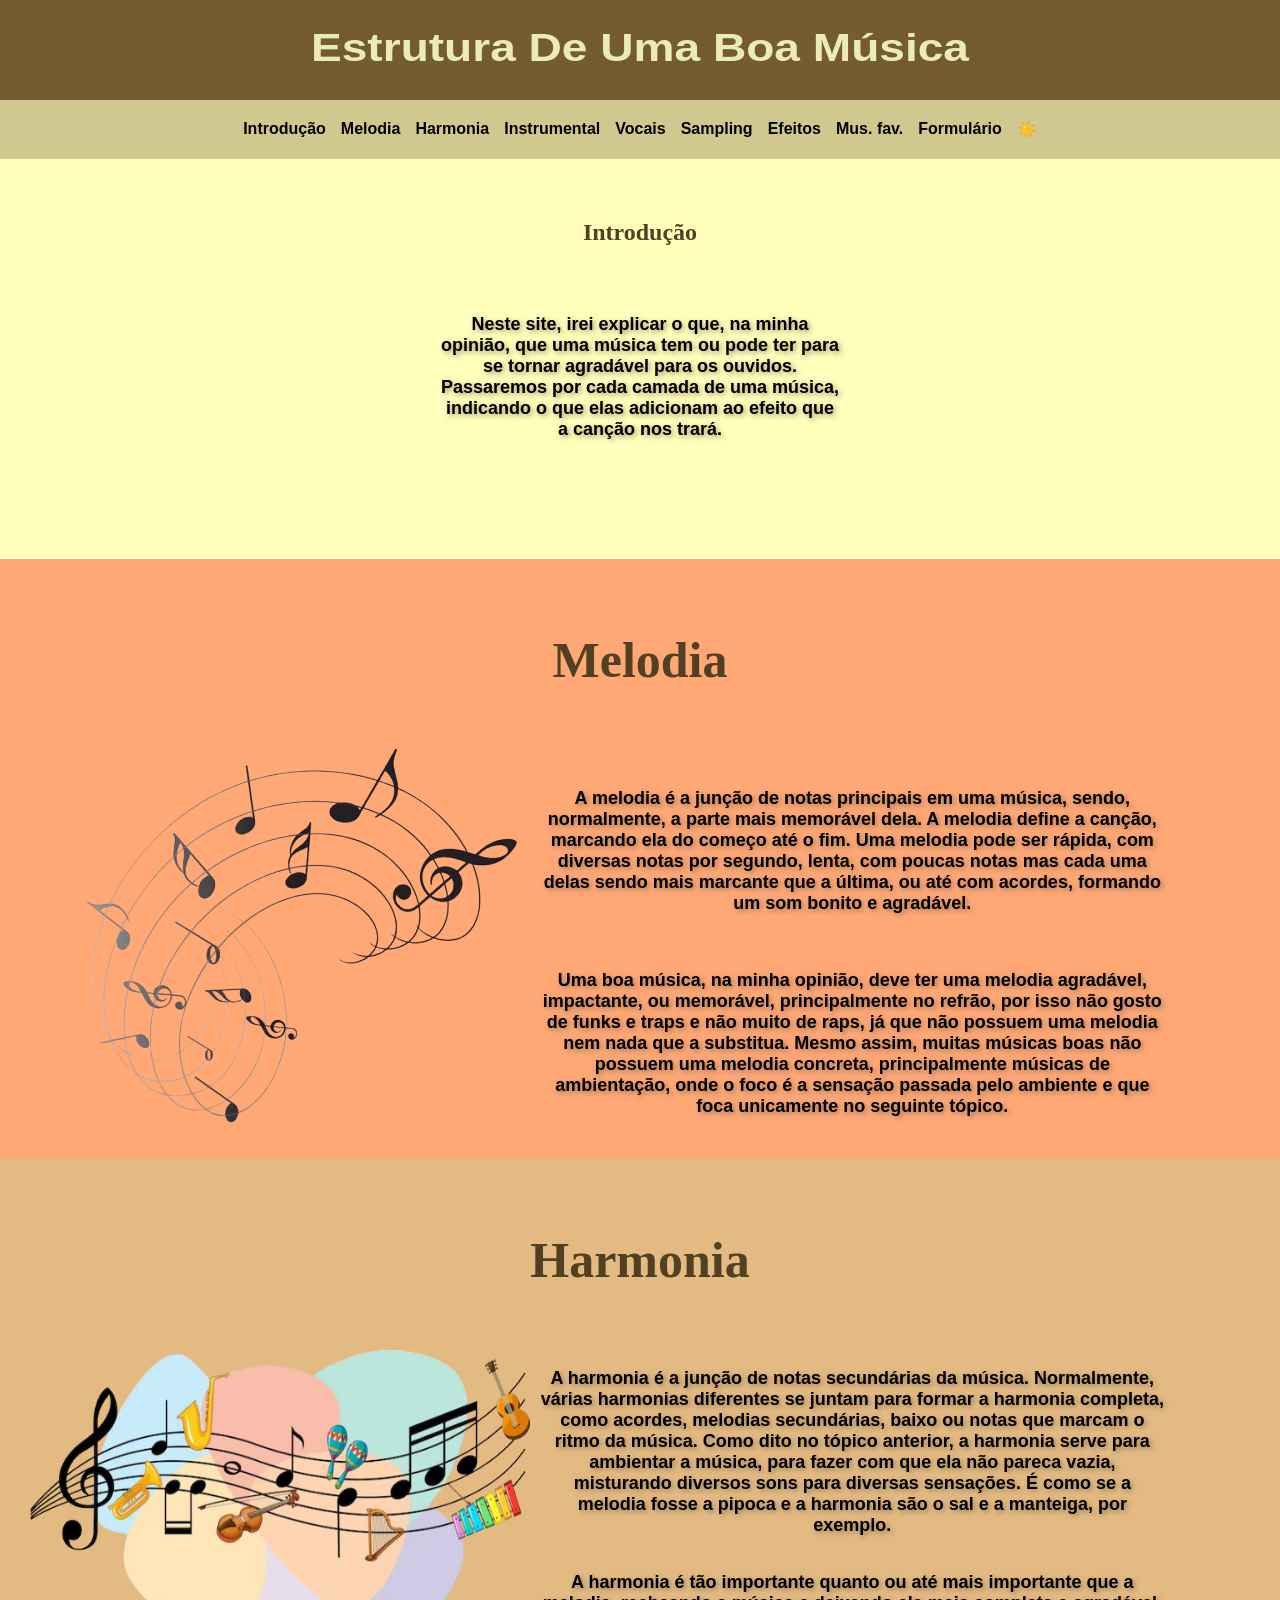
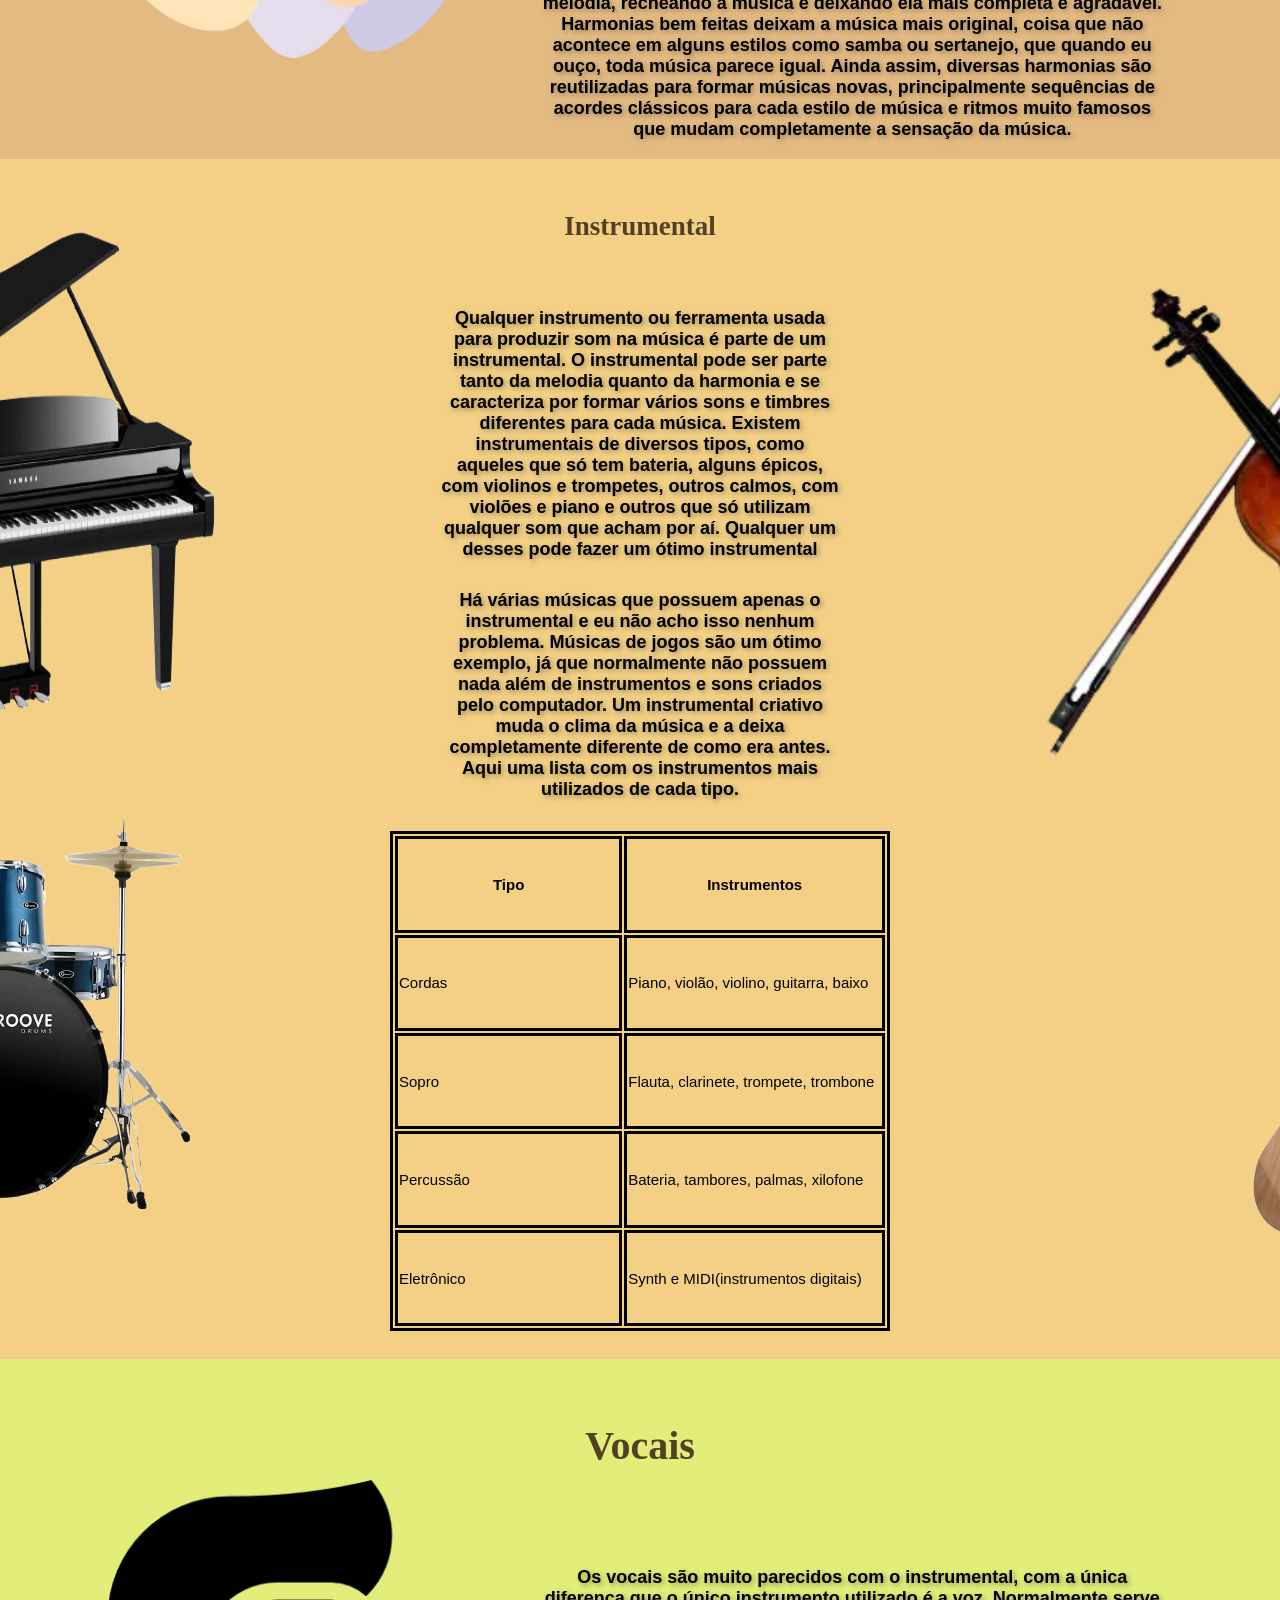
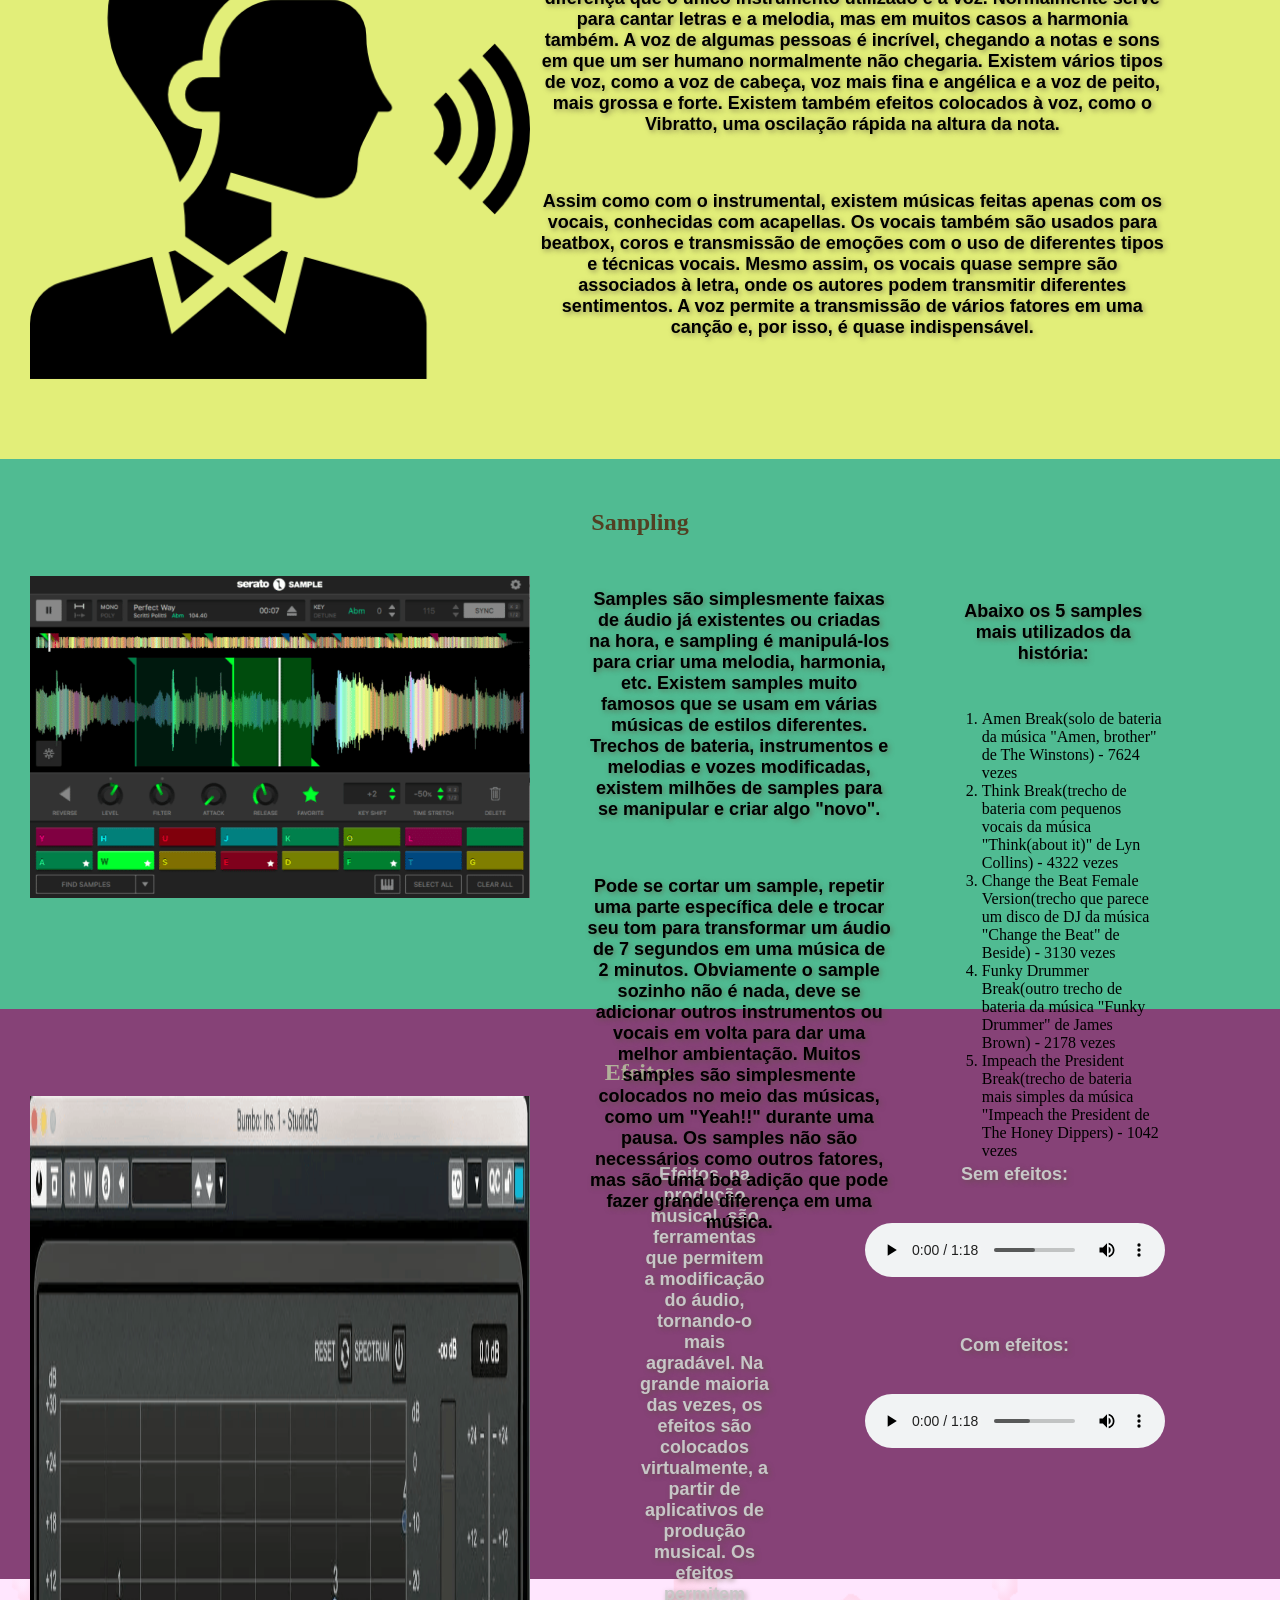
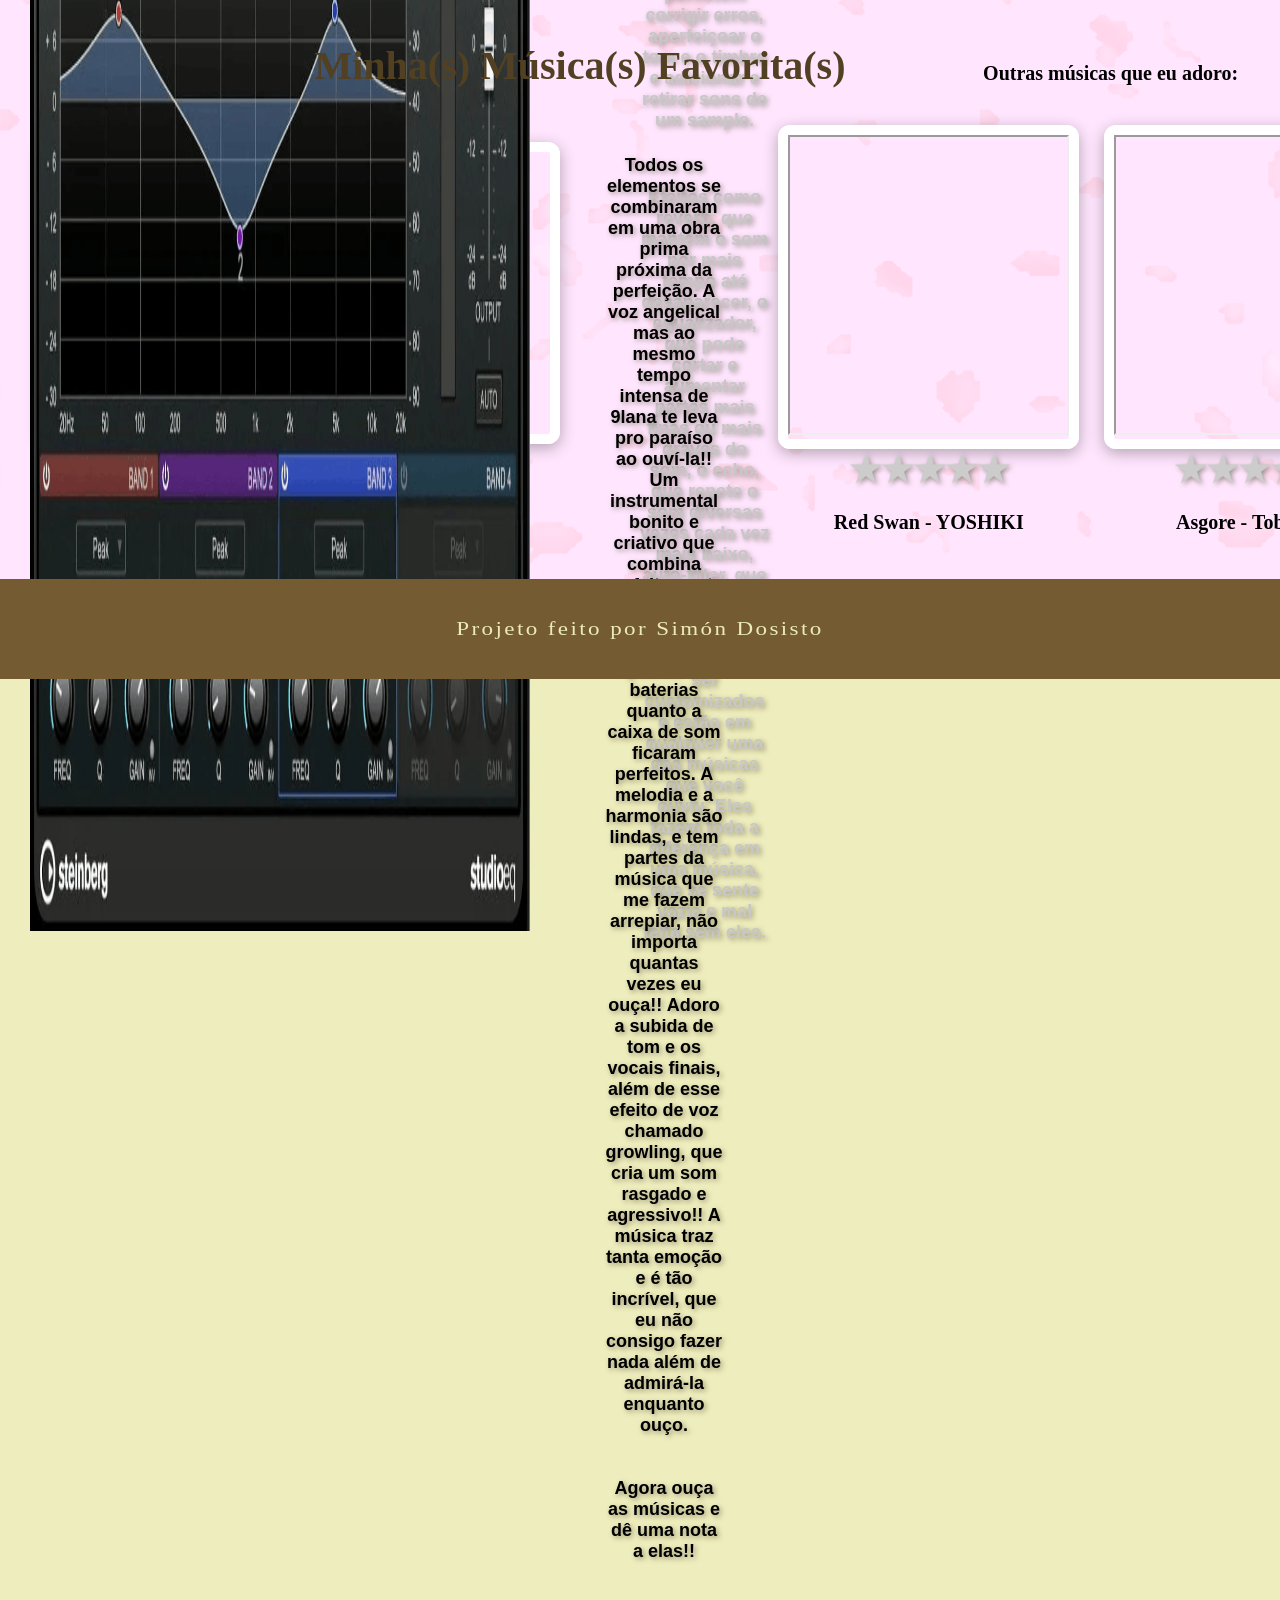
==== commit 4402e19e: "final js" ====
--- a/index.html
+++ b/index.html
@@ -20,6 +20,7 @@
         <a href="#eff">Efeitos</a>
         <a href="#MF">Mus. fav.</a>
         <a href="form.html">Formulário</a>
+        <a href="#" id="toggledark" onclick="dark(); return false;">☀️</a>
     </nav>
     <section id="intr" class="int">
         <h2>Introdução</h2>
@@ -176,9 +177,18 @@
     </div>
     </section>
 <script>
+function dark(){
+    document.body.classList.toggle("dark")
+    if(document.body.classList.contains("dark")){
+        document.getElementById("toggledark").textContent="🌙"
+    }
+    else{
+        document.getElementById("toggledark").textContent="☀️"
+    }
+}
 </script>
 <footer>
 <p> Projeto feito por Simón Dosisto</p>   
 </footer>
 </body>
-</html>
+</html>
--- a/CSS/style.css
+++ b/CSS/style.css
@@ -54,7 +54,6 @@
     margin:0;
     background-color: rgb(238, 237, 189);
 }
-
 
 header{
     background-color:rgb(117, 91, 50);
@@ -80,6 +79,7 @@
 
 
 nav{
+    transition: background-color 0.3s ease;
     background-color:rgb(207, 200, 143);
     text-align: center;
     padding: 20px;
@@ -109,6 +109,7 @@
 
 
 #intr{
+    transition: background-color 0.3s ease;
     display: flex;
     flex-direction: column;
     align-items: center;
@@ -137,6 +138,7 @@
 
 
 #mel{
+    transition: background-color 0.3s ease;
     display: flex;
     flex-direction: column;
     background-color:rgb(255, 168, 118);
@@ -171,6 +173,7 @@
 
 
 #har{
+    transition: background-color 0.3s ease;
     display: flex;
     flex-direction: column;
     background-color:rgb(228, 186, 131);
@@ -202,7 +205,9 @@
     color:black;
     font-family: sans-serif;
 }
+
 #inst{
+    transition: background-color 0.3s ease;
     display: flex;
     flex-direction: column;
     background-color:rgb(243, 208, 133);
@@ -242,9 +247,9 @@
 
 
 #table{
+    transition: background-color 0.3s ease;
     transform: translateY(-260px);
     transition: transform 0.3 ease;
-
 }
 
 
@@ -270,6 +275,7 @@
 
 
 table, th, td{
+    transition: color 0.3s ease;
     font-family:Verdana, Geneva, Tahoma, sans-serif;
     width: 500px;
     font-size:15px;
@@ -278,7 +284,7 @@
 
 
 table{
-    transition: transform 0.3s ease;
+    transition: transform 0.3s ease, background-color 0.3s ease;
 }
 
 
@@ -288,6 +294,7 @@
 
 
 #voc{
+    transition: background-color 0.3s ease;
     display: flex;
     flex-direction: column;
     background-color:rgb(226, 238, 121);
@@ -324,6 +331,7 @@
     padding-top: 20px;
 }
 #sam{
+    transition: background-color 0.3s ease;
     display: flex;
     flex-direction: column;
     background-color:rgb(80, 187, 146);
@@ -379,6 +387,7 @@
 }
 
 #eff{
+    transition: background-color 0.3s ease;
     display: flex;
     flex-direction: column;
     background-color:rgb(134, 66, 119);
@@ -421,6 +430,7 @@
 
 
 #MF{
+    transition: background-color 0.3s ease;
     display: flex;
     flex-direction: column;
     background-color:rgb(255, 230, 254);
@@ -669,4 +679,157 @@
     transform: translateX(-20px)
 }
 
-
+.dark nav{
+    background-color:rgb(82, 64, 35);
+}
+
+.dark nav a{
+    color:rgb(207, 200, 143);
+}
+
+.dark #intr p{
+    color:rgb(255, 254, 187);
+}
+
+.dark #intr h2{
+    color:rgb(255, 254, 187);
+}
+
+.dark #intr{
+    background-color: rgb(24, 19, 11);
+}
+
+.dark #mel p{
+    color:rgb(255, 168, 118);
+}
+
+.dark #mel h2{
+    color:rgb(255, 168, 118);
+}
+
+.dark #mel img{
+    filter: drop-shadow(2px 0 0 rgb(255, 168, 118)) drop-shadow(-2px 0 0 rgb(255, 168, 118)) drop-shadow(0 2px 0 rgb(255, 168, 118)) drop-shadow(0 -2px 0 rgb(255, 168, 118));
+}
+
+.dark #mel{
+    background-color: rgb(24, 19, 11);
+}
+
+.dark #har p{
+    color:rgb(228, 186, 131);
+}
+
+.dark #har h2{
+    color:rgb(228, 186, 131);
+}
+
+.dark #har img{
+    filter:drop-shadow(2px 0 0 rgb(228, 186, 131)) drop-shadow(-2px 0 0 rgb(228, 186, 131)) drop-shadow(0 2px 0 rgb(228, 186, 131)) drop-shadow(0 -2px 0 rgb(228, 186, 131));
+}
+
+.dark #har{
+    background-color: rgb(24, 19, 11);
+}
+
+.dark #inst p{
+    color:rgb(243, 208, 133);
+
+}
+
+.dark #inst h2{
+    color:rgb(243, 208, 133);
+}
+
+.dark #inst table, .dark #inst th, .dark #inst td{
+    color:rgb(243, 208, 133);
+    border: 3px solid rgb(243, 208, 133);
+} 
+
+.dark #inst img{
+    filter:drop-shadow(2px 0 0 rgb(243, 208, 133)) drop-shadow(-2px 0 0 rgb(243, 208, 133)) drop-shadow(0 2px 0 rgb(243, 208, 133)) drop-shadow(0 -2px 0 rgb(243, 208, 133));
+}
+
+.dark #inst{
+    background-color: rgb(24, 19, 11);
+}
+
+.dark #voc p{
+    color:rgb(226, 238, 121);
+}
+
+.dark #voc h2{
+    color:rgb(226, 238, 121);
+}
+
+.dark #voc img{
+    filter:drop-shadow(2px 0 0 rgb(226, 238, 121)) drop-shadow(-2px 0 0 rgb(226, 238, 121)) drop-shadow(0 2px 0 rgb(226, 238, 121)) drop-shadow(0 -2px 0 rgb(226, 238, 121));
+}
+
+.dark #voc{
+    background-color: rgb(24, 19, 11);
+}
+
+.dark #sam p{
+    color:rgb(80, 187, 146);
+}
+
+.dark #sam h2{
+    color:rgb(80, 187, 146);
+}
+
+.dark #sam h5{
+    color:rgb(80, 187, 146);
+}
+
+.dark #sam li{
+    color:rgb(80, 187, 146);
+}
+
+.dark #sam img{
+    filter:drop-shadow(2px 0 0 rgb(80, 187, 146)) drop-shadow(-2px 0 0 rgb(80, 187, 146)) drop-shadow(0 2px 0 rgb(80, 187, 146)) drop-shadow(0 -2px 0 rgb(80, 187, 146));
+}
+
+.dark #sam{
+    background-color: rgb(24, 19, 11);
+}
+
+.dark #eff p{
+    color:rgb(134, 66, 119);
+}
+
+.dark #eff h2{
+    color:rgb(134, 66, 119);
+}
+
+.dark #eff img{
+    filter:drop-shadow(2px 0 0 rgb(134, 66, 119)) drop-shadow(-2px 0 0 rgb(134, 66, 119)) drop-shadow(0 2px 0 rgb(134, 66, 119)) drop-shadow(0 -2px 0 rgb(134, 66, 119));
+}
+
+.dark #eff{
+    background-color: rgb(24, 19, 11);
+}
+
+.dark #MF p{
+    color:rgb(255, 230, 254);
+}
+
+.dark #MF h2{
+    color:rgb(255, 230, 254);
+}
+
+.dark #MF{
+    background-color: rgb(24, 19, 11);
+    background-image: none;
+}
+
+.dark .contvid, .dark .contvid2, .dark .contvid3{
+    border: 10px solid rgb(255, 230, 254);
+}
+
+.dark footer, .dark header{
+    background-color: rgb(58, 45, 24);
+}
+
+.dark{
+    background-color: rgb(24, 19, 11);;
+}
